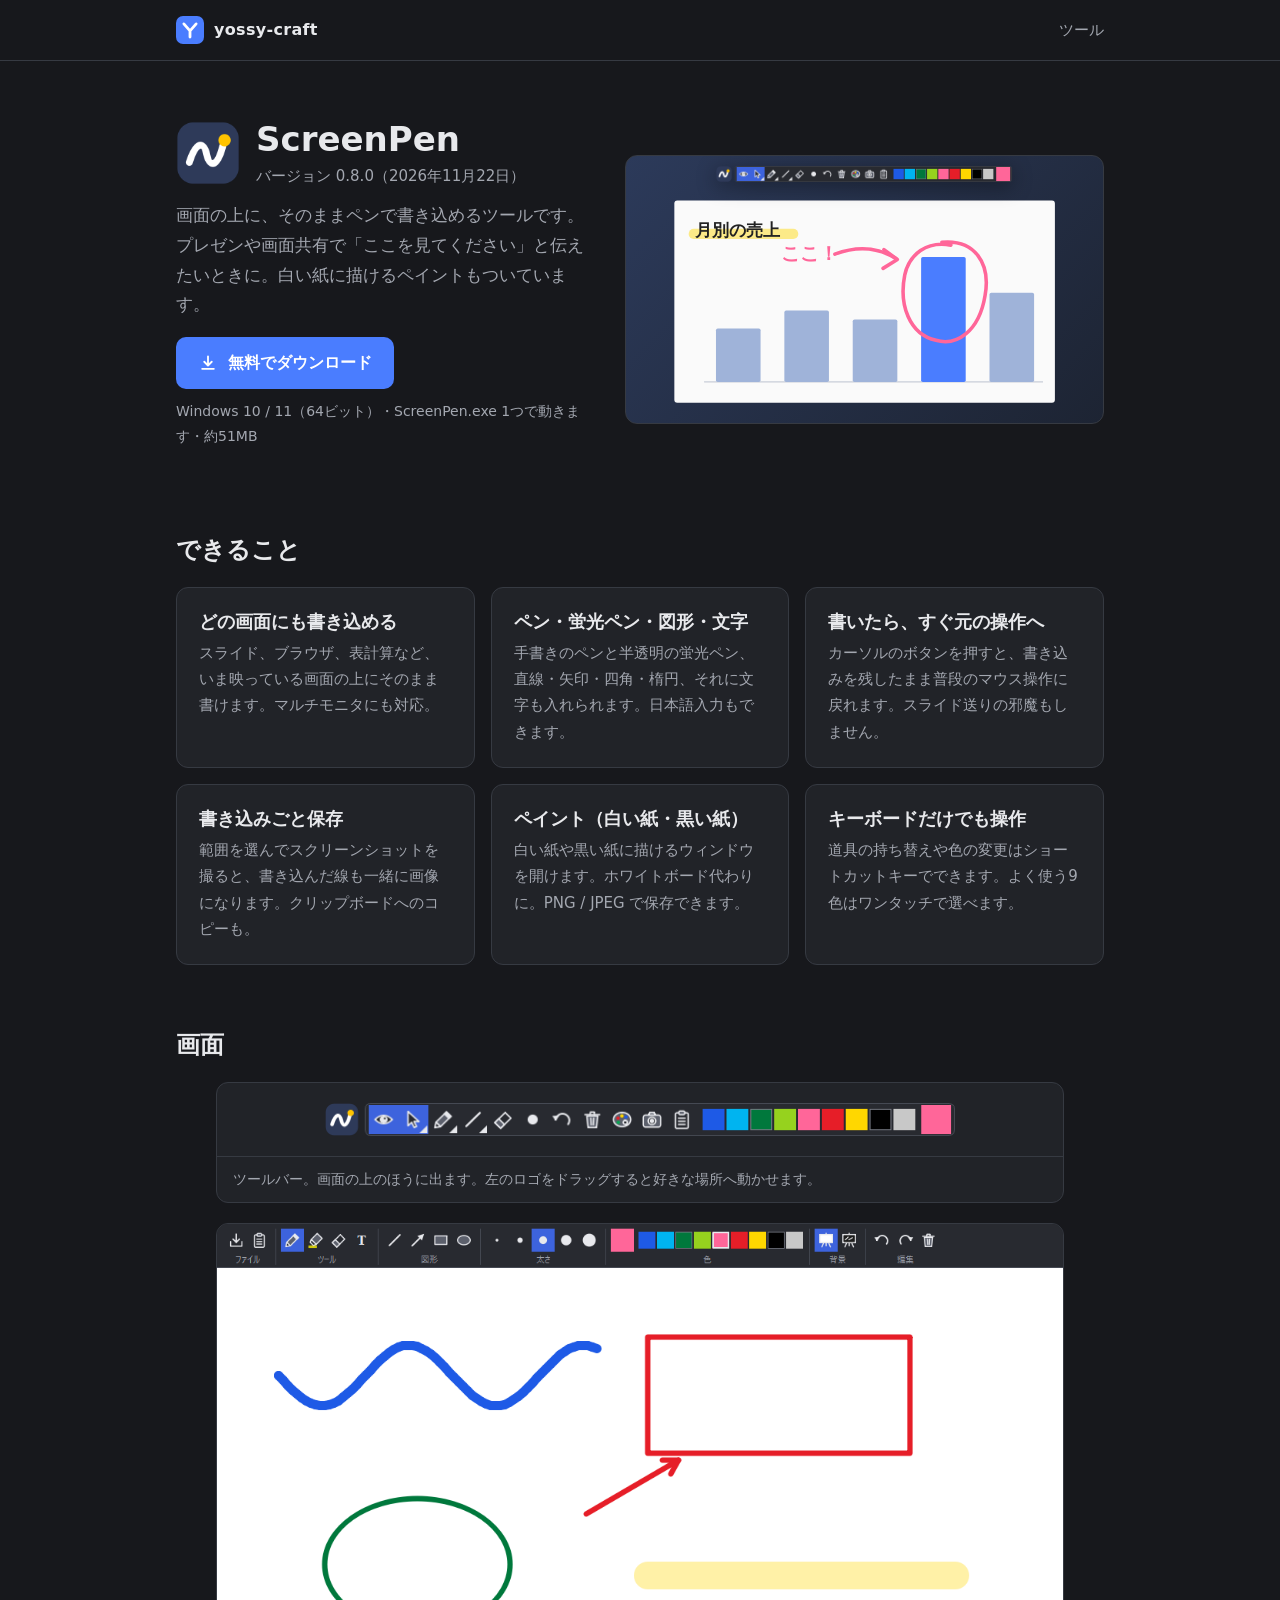
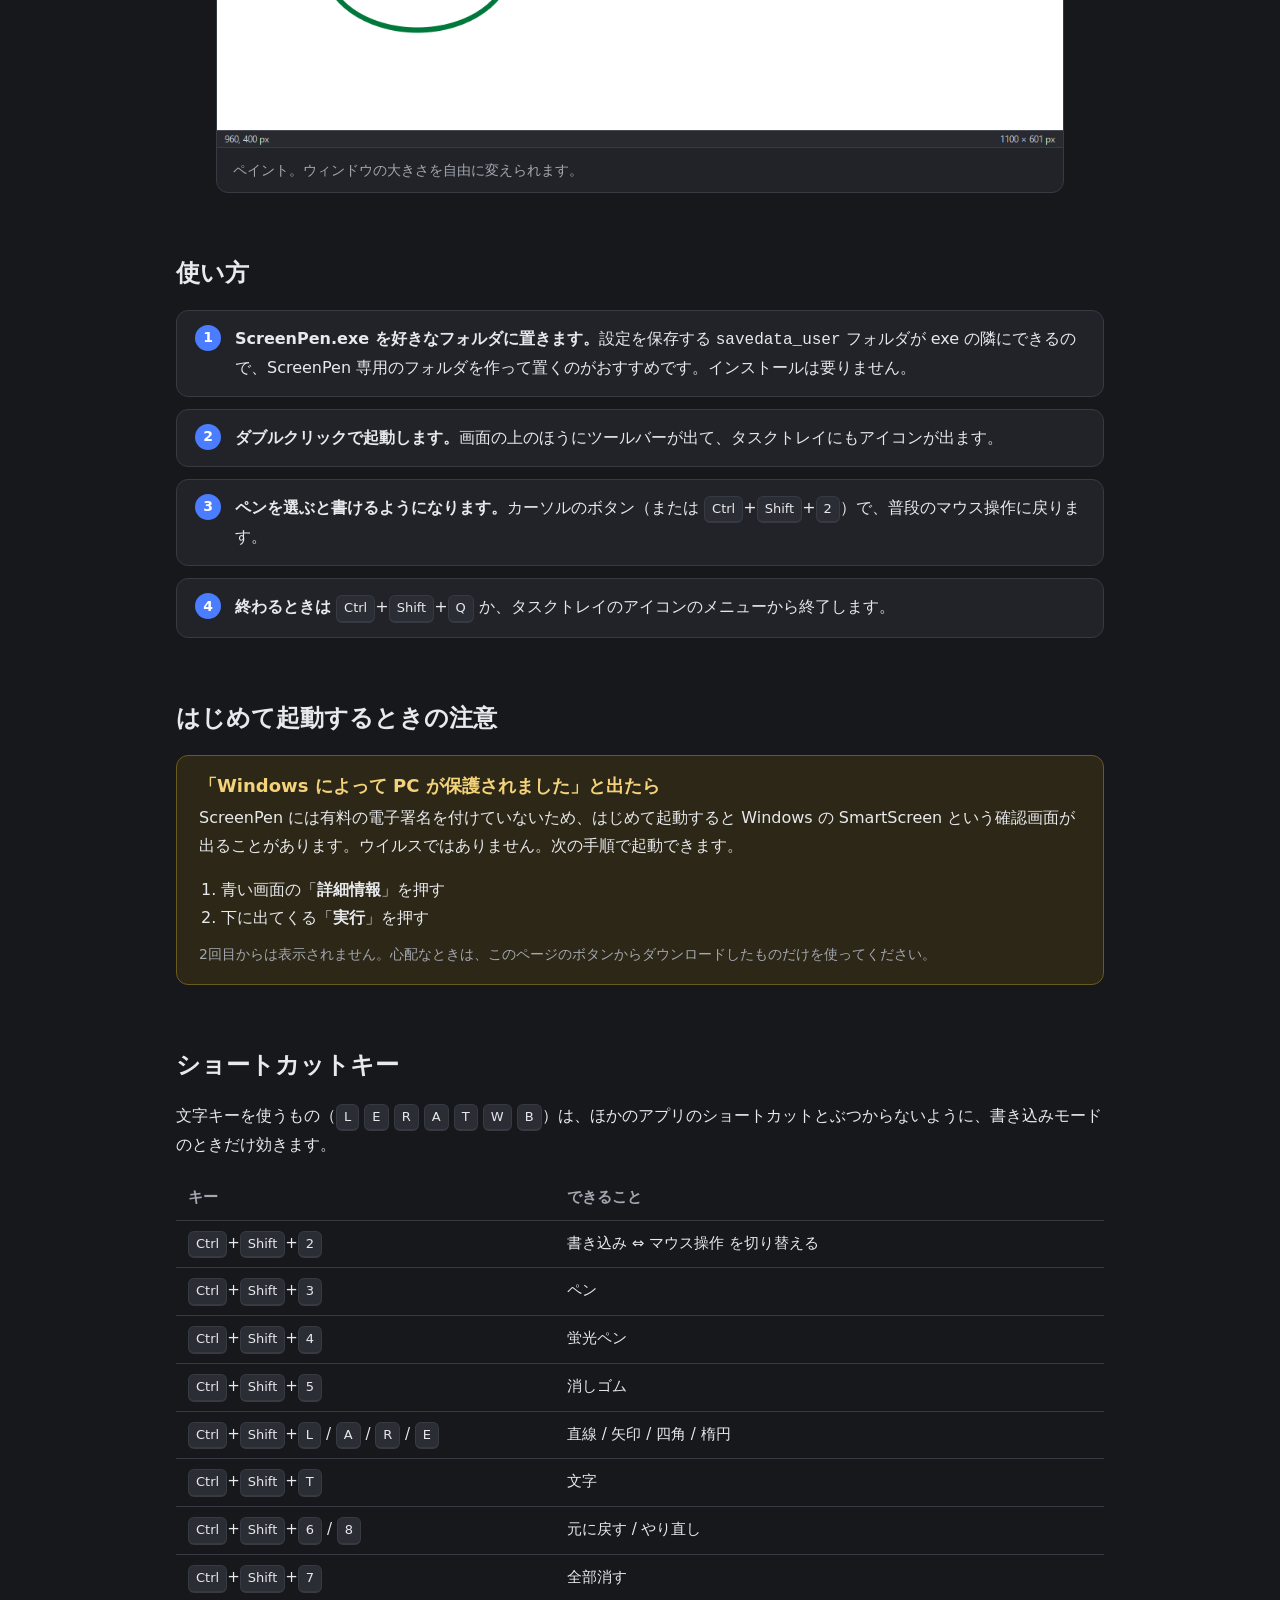
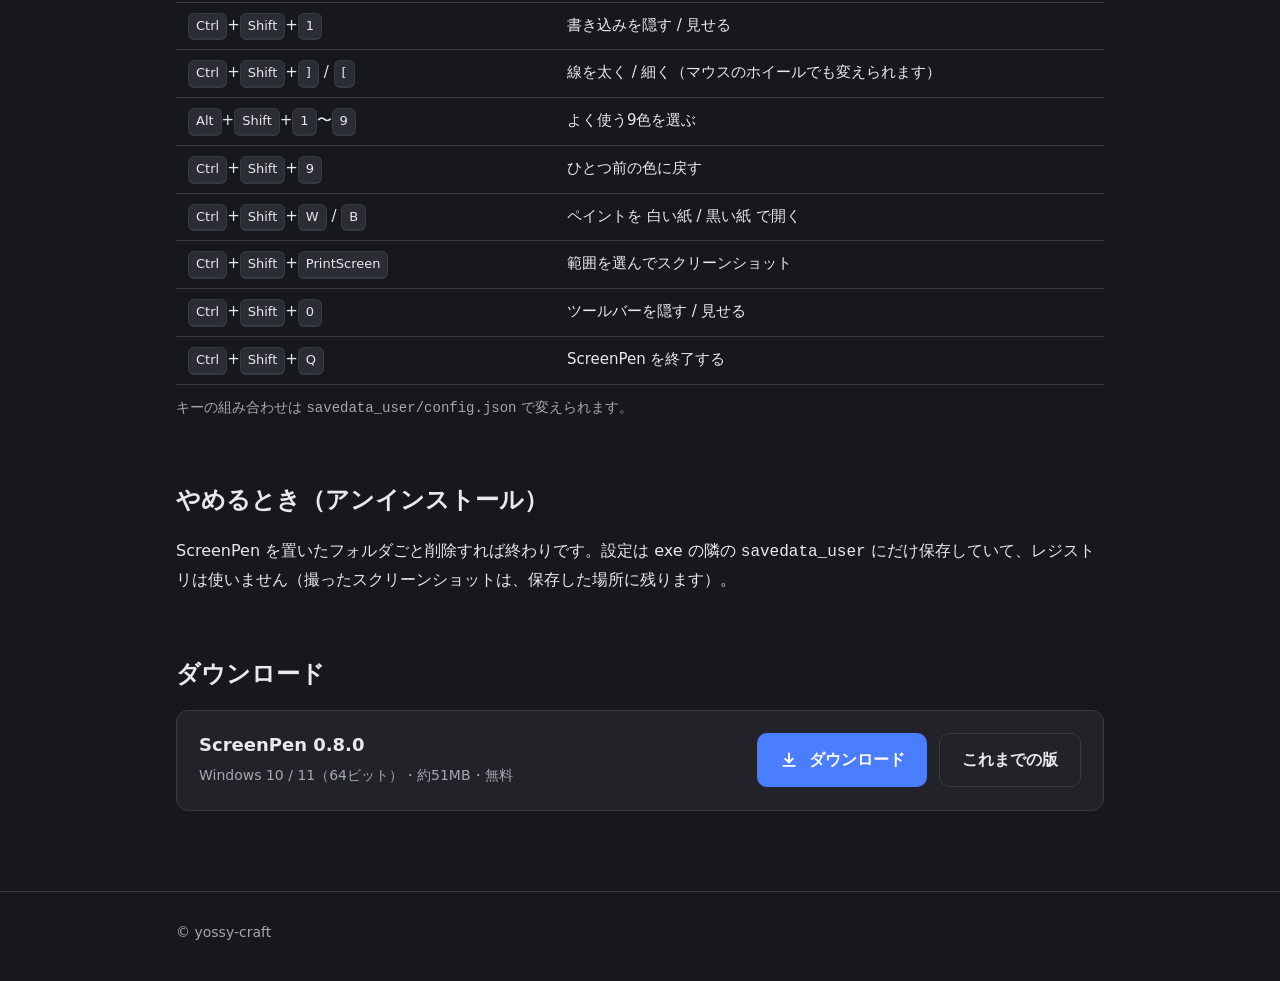
==== screenpen/index.html @ 1683ca8b "サイトの最初の版：トップページと ScreenPen のページ Co-Authored-By: Claude Opus 5.5 <noreply@anthropic.com>" ====
<!doctype html>
<html lang="ja">
<head>
  <meta charset="utf-8">
  <meta name="viewport" content="width=device-width, initial-scale=1">
  <title>ScreenPen | yossy-craft</title>
  <meta name="description" content="ScreenPen は、画面の上にそのままペンで書き込める Windows 用の無料ツールです。プレゼンや画面共有の説明に。">
  <link rel="icon" href="/assets/img/screenpen/favicon.png" type="image/png">
  <link rel="stylesheet" href="/assets/css/style.css">
</head>
<body>
  <header class="site-header">
    <div class="wrap">
      <a class="brand" href="/">
        <svg viewBox="0 0 32 32" aria-hidden="true"><rect width="32" height="32" rx="8" fill="#4a7dff"/><path d="M9 9l7 8 7-8M16 17v7" fill="none" stroke="#fff" stroke-width="3.2" stroke-linecap="round" stroke-linejoin="round"/></svg>
        yossy-craft
      </a>
      <nav class="site-nav">
        <a href="/#tools">ツール</a>
      </nav>
    </div>
  </header>

  <main class="wrap">
    <section class="tool-hero">
      <div>
        <div class="tool-title">
          <img src="/assets/img/screenpen/logo.png" alt="ScreenPen のアイコン" width="64" height="64">
          <div>
            <h1>ScreenPen</h1>
            <div class="version">バージョン 0.8.0（2026年11月22日）</div>
          </div>
        </div>
        <p class="lead">画面の上に、そのままペンで書き込めるツールです。プレゼンや画面共有で「ここを見てください」と伝えたいときに。白い紙に描けるペイントもついています。</p>
        <a class="btn" href="https://github.com/yossy-craft/screenpen/releases/latest/download/ScreenPen.exe">
          <svg viewBox="0 0 24 24" aria-hidden="true"><path d="M12 4v11m0 0l-4.5-4.5M12 15l4.5-4.5M5 19h14" fill="none" stroke="currentColor" stroke-width="2.2" stroke-linecap="round" stroke-linejoin="round"/></svg>
          無料でダウンロード
        </a>
        <p class="meta">Windows 10 / 11（64ビット）・ScreenPen.exe 1つで動きます・約51MB</p>
      </div>

      <!-- 書き込んだときの見本。スライドもインクも絵として描いている -->
      <div class="demo" role="img" aria-label="スライドの上に、ピンクのペンで丸と矢印を書き込んだ見本">
        <svg class="demo-ink" viewBox="0 0 1600 900" aria-hidden="true">
          <rect x="160" y="150" width="1280" height="680" rx="10" fill="#fafafa"/>
          <path d="M225 262 H560" stroke="#ffd700" stroke-width="34" stroke-linecap="round" opacity="0.45"/>
          <text x="230" y="270" font-size="56" font-weight="700" fill="#222" font-family="Segoe UI, Hiragino Sans, Yu Gothic UI, Meiryo, sans-serif">月別の売上</text>
          <line x1="260" y1="760" x2="1400" y2="760" stroke="#c9ced8" stroke-width="4"/>
          <rect x="300" y="580" width="150" height="180" rx="6" fill="#9fb3d9"/>
          <rect x="530" y="520" width="150" height="240" rx="6" fill="#9fb3d9"/>
          <rect x="760" y="550" width="150" height="210" rx="6" fill="#9fb3d9"/>
          <rect x="990" y="340" width="150" height="420" rx="6" fill="#4a7dff"/>
          <rect x="1220" y="460" width="150" height="300" rx="6" fill="#9fb3d9"/>
          <path d="M1060 290 C1170 280 1225 360 1205 470 C1185 590 1110 640 1040 620 C950 600 915 500 935 400 C950 330 1010 285 1090 300"
                fill="none" stroke="#ff6699" stroke-width="12" stroke-linecap="round"/>
          <path d="M700 330 C780 300 850 310 905 345" fill="none" stroke="#ff6699" stroke-width="12" stroke-linecap="round"/>
          <path d="M865 315 L910 348 L862 378" fill="none" stroke="#ff6699" stroke-width="12" stroke-linecap="round" stroke-linejoin="round"/>
          <text x="520" y="350" font-size="64" font-weight="700" fill="#ff6699" font-family="Segoe UI, Hiragino Sans, Yu Gothic UI, Meiryo, sans-serif">ここ！</text>
        </svg>
        <img class="demo-toolbar" src="/assets/img/screenpen/toolbar.png" alt="" width="630" height="34">
      </div>
    </section>

    <h2>できること</h2>
    <div class="feature-grid">
      <div class="card">
        <h3>どの画面にも書き込める</h3>
        <p>スライド、ブラウザ、表計算など、いま映っている画面の上にそのまま書けます。マルチモニタにも対応。</p>
      </div>
      <div class="card">
        <h3>ペン・蛍光ペン・図形・文字</h3>
        <p>手書きのペンと半透明の蛍光ペン、直線・矢印・四角・楕円、それに文字も入れられます。日本語入力もできます。</p>
      </div>
      <div class="card">
        <h3>書いたら、すぐ元の操作へ</h3>
        <p>カーソルのボタンを押すと、書き込みを残したまま普段のマウス操作に戻れます。スライド送りの邪魔もしません。</p>
      </div>
      <div class="card">
        <h3>書き込みごと保存</h3>
        <p>範囲を選んでスクリーンショットを撮ると、書き込んだ線も一緒に画像になります。クリップボードへのコピーも。</p>
      </div>
      <div class="card">
        <h3>ペイント（白い紙・黒い紙）</h3>
        <p>白い紙や黒い紙に描けるウィンドウを開けます。ホワイトボード代わりに。PNG / JPEG で保存できます。</p>
      </div>
      <div class="card">
        <h3>キーボードだけでも操作</h3>
        <p>道具の持ち替えや色の変更はショートカットキーでできます。よく使う9色はワンタッチで選べます。</p>
      </div>
    </div>

    <h2>画面</h2>
    <figure class="shot">
      <div class="shot-pad"><img src="/assets/img/screenpen/toolbar.png" alt="ScreenPen のツールバー" width="630" height="34"></div>
      <figcaption>ツールバー。画面の上のほうに出ます。左のロゴをドラッグすると好きな場所へ動かせます。</figcaption>
    </figure>
    <figure class="shot" style="margin-top: 20px;">
      <img src="/assets/img/screenpen/paint.png" alt="ScreenPen のペイント画面。白い紙に波線・四角・矢印・楕円・蛍光ペンを描いたところ" width="1100" height="680">
      <figcaption>ペイント。ウィンドウの大きさを自由に変えられます。</figcaption>
    </figure>

    <h2>使い方</h2>
    <ol class="steps">
      <li><strong>ScreenPen.exe を好きなフォルダに置きます。</strong>設定を保存する <code>savedata_user</code> フォルダが exe の隣にできるので、ScreenPen 専用のフォルダを作って置くのがおすすめです。インストールは要りません。</li>
      <li><strong>ダブルクリックで起動します。</strong>画面の上のほうにツールバーが出て、タスクトレイにもアイコンが出ます。</li>
      <li><strong>ペンを選ぶと書けるようになります。</strong>カーソルのボタン（または <kbd>Ctrl</kbd>+<kbd>Shift</kbd>+<kbd>2</kbd>）で、普段のマウス操作に戻ります。</li>
      <li><strong>終わるときは</strong> <kbd>Ctrl</kbd>+<kbd>Shift</kbd>+<kbd>Q</kbd> か、タスクトレイのアイコンのメニューから終了します。</li>
    </ol>

    <h2>はじめて起動するときの注意</h2>
    <div class="notice">
      <h3>「Windows によって PC が保護されました」と出たら</h3>
      <p>ScreenPen には有料の電子署名を付けていないため、はじめて起動すると Windows の SmartScreen という確認画面が出ることがあります。ウイルスではありません。次の手順で起動できます。</p>
      <ol>
        <li>青い画面の「<strong>詳細情報</strong>」を押す</li>
        <li>下に出てくる「<strong>実行</strong>」を押す</li>
      </ol>
      <p class="meta" style="margin-bottom: 0;">2回目からは表示されません。心配なときは、このページのボタンからダウンロードしたものだけを使ってください。</p>
    </div>

    <h2>ショートカットキー</h2>
    <p>文字キーを使うもの（<kbd>L</kbd> <kbd>E</kbd> <kbd>R</kbd> <kbd>A</kbd> <kbd>T</kbd> <kbd>W</kbd> <kbd>B</kbd>）は、ほかのアプリのショートカットとぶつからないように、書き込みモードのときだけ効きます。</p>
    <div class="table-scroll">
      <table>
        <thead><tr><th>キー</th><th>できること</th></tr></thead>
        <tbody>
          <tr><td><kbd>Ctrl</kbd>+<kbd>Shift</kbd>+<kbd>2</kbd></td><td>書き込み ⇔ マウス操作 を切り替える</td></tr>
          <tr><td><kbd>Ctrl</kbd>+<kbd>Shift</kbd>+<kbd>3</kbd></td><td>ペン</td></tr>
          <tr><td><kbd>Ctrl</kbd>+<kbd>Shift</kbd>+<kbd>4</kbd></td><td>蛍光ペン</td></tr>
          <tr><td><kbd>Ctrl</kbd>+<kbd>Shift</kbd>+<kbd>5</kbd></td><td>消しゴム</td></tr>
          <tr><td><kbd>Ctrl</kbd>+<kbd>Shift</kbd>+<kbd>L</kbd> / <kbd>A</kbd> / <kbd>R</kbd> / <kbd>E</kbd></td><td>直線 / 矢印 / 四角 / 楕円</td></tr>
          <tr><td><kbd>Ctrl</kbd>+<kbd>Shift</kbd>+<kbd>T</kbd></td><td>文字</td></tr>
          <tr><td><kbd>Ctrl</kbd>+<kbd>Shift</kbd>+<kbd>6</kbd> / <kbd>8</kbd></td><td>元に戻す / やり直し</td></tr>
          <tr><td><kbd>Ctrl</kbd>+<kbd>Shift</kbd>+<kbd>7</kbd></td><td>全部消す</td></tr>
          <tr><td><kbd>Ctrl</kbd>+<kbd>Shift</kbd>+<kbd>1</kbd></td><td>書き込みを隠す / 見せる</td></tr>
          <tr><td><kbd>Ctrl</kbd>+<kbd>Shift</kbd>+<kbd>]</kbd> / <kbd>[</kbd></td><td>線を太く / 細く（マウスのホイールでも変えられます）</td></tr>
          <tr><td><kbd>Alt</kbd>+<kbd>Shift</kbd>+<kbd>1</kbd>〜<kbd>9</kbd></td><td>よく使う9色を選ぶ</td></tr>
          <tr><td><kbd>Ctrl</kbd>+<kbd>Shift</kbd>+<kbd>9</kbd></td><td>ひとつ前の色に戻す</td></tr>
          <tr><td><kbd>Ctrl</kbd>+<kbd>Shift</kbd>+<kbd>W</kbd> / <kbd>B</kbd></td><td>ペイントを 白い紙 / 黒い紙 で開く</td></tr>
          <tr><td><kbd>Ctrl</kbd>+<kbd>Shift</kbd>+<kbd>PrintScreen</kbd></td><td>範囲を選んでスクリーンショット</td></tr>
          <tr><td><kbd>Ctrl</kbd>+<kbd>Shift</kbd>+<kbd>0</kbd></td><td>ツールバーを隠す / 見せる</td></tr>
          <tr><td><kbd>Ctrl</kbd>+<kbd>Shift</kbd>+<kbd>Q</kbd></td><td>ScreenPen を終了する</td></tr>
        </tbody>
      </table>
    </div>
    <p class="meta">キーの組み合わせは <code>savedata_user/config.json</code> で変えられます。</p>

    <h2>やめるとき（アンインストール）</h2>
    <p>ScreenPen を置いたフォルダごと削除すれば終わりです。設定は exe の隣の <code>savedata_user</code> にだけ保存していて、レジストリは使いません（撮ったスクリーンショットは、保存した場所に残ります）。</p>

    <h2>ダウンロード</h2>
    <div class="card download-box">
      <div>
        <h3>ScreenPen 0.8.0</h3>
        <p class="meta" style="margin: 0;">Windows 10 / 11（64ビット）・約51MB・無料</p>
      </div>
      <div style="display: flex; gap: 12px; flex-wrap: wrap;">
        <a class="btn" href="https://github.com/yossy-craft/screenpen/releases/latest/download/ScreenPen.exe">
          <svg viewBox="0 0 24 24" aria-hidden="true"><path d="M12 4v11m0 0l-4.5-4.5M12 15l4.5-4.5M5 19h14" fill="none" stroke="currentColor" stroke-width="2.2" stroke-linecap="round" stroke-linejoin="round"/></svg>
          ダウンロード
        </a>
        <a class="btn btn-ghost" href="https://github.com/yossy-craft/screenpen/releases">これまでの版</a>
      </div>
    </div>
  </main>

  <footer class="site-footer">
    <div class="wrap">© yossy-craft</div>
  </footer>
</body>
</html>
---- assets/css/style.css ----
/* yossy-craft 共通スタイル（ダーク系。ScreenPen のツールバーと色を揃える） */
:root {
  --bg: #17181c;
  --surface: #212328;
  --surface-2: #2a2d33;
  --border: #363a42;
  --text: #e8e9ec;
  --text-sub: #a3a7b0;
  --accent: #4a7dff;
  --accent-hover: #6b95ff;
  --warn-bg: #2c2717;
  --warn-border: #6b5a1e;
  --radius: 12px;
  --max: 960px;
}

* { box-sizing: border-box; }

html { -webkit-text-size-adjust: 100%; }

body {
  margin: 0;
  background: var(--bg);
  color: var(--text);
  font-family: "Segoe UI", "Hiragino Sans", "Yu Gothic UI", "Meiryo", system-ui, sans-serif;
  line-height: 1.75;
  font-size: 16px;
}

a { color: var(--accent-hover); }
a:hover { color: #9db8ff; }

img { max-width: 100%; height: auto; display: block; }

.wrap {
  max-width: var(--max);
  margin: 0 auto;
  padding: 0 16px;
}

/* --- ヘッダー・フッター --- */
.site-header {
  border-bottom: 1px solid var(--border);
}
.site-header .wrap {
  display: flex;
  align-items: center;
  justify-content: space-between;
  height: 60px;
}
.brand {
  display: flex;
  align-items: center;
  gap: 10px;
  color: var(--text);
  text-decoration: none;
  font-weight: 700;
  letter-spacing: 0.02em;
}
.brand:hover { color: var(--text); }
.brand svg { width: 28px; height: 28px; }
.site-nav a {
  color: var(--text-sub);
  text-decoration: none;
  margin-left: 20px;
  font-size: 15px;
}
.site-nav a:hover { color: var(--text); }

.site-footer {
  border-top: 1px solid var(--border);
  margin-top: 80px;
  padding: 28px 0 40px;
  color: var(--text-sub);
  font-size: 14px;
}

/* --- 共通パーツ --- */
h1, h2, h3 { line-height: 1.35; }
h2 {
  font-size: 24px;
  margin: 64px 0 20px;
}
h3 { font-size: 18px; margin: 0 0 6px; }
p { margin: 0 0 1em; }
.lead { color: var(--text-sub); font-size: 17px; }

.btn {
  display: inline-flex;
  align-items: center;
  gap: 10px;
  padding: 12px 22px;
  border-radius: 10px;
  background: var(--accent);
  color: #fff;
  font-weight: 700;
  text-decoration: none;
  transition: background 0.15s;
}
.btn:hover { background: var(--accent-hover); color: #fff; }
.btn svg { width: 20px; height: 20px; }
.btn-ghost {
  background: transparent;
  border: 1px solid var(--border);
  color: var(--text);
}
.btn-ghost:hover { background: var(--surface-2); color: var(--text); }

.meta {
  color: var(--text-sub);
  font-size: 14px;
  margin-top: 10px;
}

.card {
  background: var(--surface);
  border: 1px solid var(--border);
  border-radius: var(--radius);
  padding: 22px;
}

.notice {
  background: var(--warn-bg);
  border: 1px solid var(--warn-border);
  border-radius: var(--radius);
  padding: 18px 22px;
}
.notice h3 { color: #f3d27a; }
.notice ol { margin: 8px 0 0; padding-left: 1.4em; }

kbd {
  display: inline-block;
  padding: 1px 7px;
  border: 1px solid var(--border);
  border-bottom-width: 2px;
  border-radius: 6px;
  background: var(--surface-2);
  font-family: inherit;
  font-size: 13px;
  white-space: nowrap;
}

/* --- トップページ --- */
.hero {
  padding: 72px 0 24px;
}
.hero h1 {
  font-size: 36px;
  margin: 0 0 12px;
}

.tool-list {
  display: grid;
  grid-template-columns: repeat(auto-fill, minmax(280px, 1fr));
  gap: 20px;
}
.tool-card {
  display: flex;
  flex-direction: column;
  gap: 14px;
  text-decoration: none;
  color: var(--text);
  transition: border-color 0.15s, transform 0.15s;
}
.tool-card:hover {
  color: var(--text);
  border-color: var(--accent);
  transform: translateY(-2px);
}
.tool-card .tool-head {
  display: flex;
  align-items: center;
  gap: 14px;
}
.tool-card .tool-head img { width: 52px; height: 52px; border-radius: 12px; }
.tool-card p { color: var(--text-sub); margin: 0; font-size: 15px; }
.tag {
  display: inline-block;
  font-size: 12px;
  padding: 1px 9px;
  border-radius: 99px;
  background: var(--surface-2);
  color: var(--text-sub);
  margin-right: 6px;
}

/* --- ツールのページ --- */
.tool-hero {
  display: grid;
  grid-template-columns: 1fr;
  gap: 32px;
  padding: 56px 0 8px;
}
.tool-title {
  display: flex;
  align-items: center;
  gap: 16px;
  margin-bottom: 12px;
}
.tool-title img { width: 64px; height: 64px; border-radius: 14px; }
.tool-title h1 { font-size: 34px; margin: 0; }
.tool-title .version { color: var(--text-sub); font-size: 15px; }

.feature-grid {
  display: grid;
  grid-template-columns: repeat(auto-fill, minmax(260px, 1fr));
  gap: 16px;
}
.feature-grid .card p { color: var(--text-sub); font-size: 15px; margin: 0; }

.shot {
  border: 1px solid var(--border);
  border-radius: var(--radius);
  overflow: hidden;
  background: var(--surface);
}
.shot figcaption {
  padding: 10px 16px;
  color: var(--text-sub);
  font-size: 14px;
  border-top: 1px solid var(--border);
}
.shot-pad { padding: 20px; display: flex; justify-content: center; overflow-x: auto; }
.shot-pad img { max-width: none; }

/* 「画面の上に書き込む」ようすの見本。実際の画面写真の代わりに描いている */
.demo {
  position: relative;
  border: 1px solid var(--border);
  border-radius: var(--radius);
  overflow: hidden;
  background: linear-gradient(135deg, #2c3a5a, #1d2433);
  aspect-ratio: 16 / 9;
}
.demo-slide {
  position: absolute;
  inset: 16% 10% 10% 10%;
  background: #fafafa;
  border-radius: 6px;
  color: #222;
  padding: 4% 5%;
  box-shadow: 0 10px 30px rgba(0, 0, 0, 0.35);
}
.demo-slide .slide-title { font-weight: 700; font-size: clamp(13px, 2.6vw, 24px); margin-bottom: 4%; }
.demo-slide .bars { display: flex; align-items: flex-end; gap: 6%; height: 52%; padding: 0 4%; }
.demo-slide .bars span { flex: 1; background: #9fb3d9; border-radius: 3px 3px 0 0; }
.demo-slide .bars span.hot { background: #4a7dff; }
.demo-ink { position: absolute; inset: 0; width: 100%; height: 100%; }
.demo-toolbar {
  position: absolute;
  top: 4%;
  left: 50%;
  transform: translateX(-50%);
  width: 62%;
  max-width: none;
  filter: drop-shadow(0 4px 10px rgba(0, 0, 0, 0.4));
}

.steps { counter-reset: step; list-style: none; padding: 0; margin: 0; display: grid; gap: 12px; }
.steps li {
  counter-increment: step;
  position: relative;
  padding: 14px 18px 14px 58px;
  background: var(--surface);
  border: 1px solid var(--border);
  border-radius: var(--radius);
}
.steps li::before {
  content: counter(step);
  position: absolute;
  left: 18px;
  top: 14px;
  width: 26px;
  height: 26px;
  border-radius: 50%;
  background: var(--accent);
  color: #fff;
  font-weight: 700;
  font-size: 14px;
  display: grid;
  place-items: center;
}

.table-scroll { overflow-x: auto; }
table {
  width: 100%;
  border-collapse: collapse;
  font-size: 15px;
}
th, td {
  text-align: left;
  padding: 9px 12px;
  border-bottom: 1px solid var(--border);
  vertical-align: top;
}
th { color: var(--text-sub); font-weight: 600; }
td:first-child { white-space: nowrap; }

.download-box {
  display: flex;
  flex-wrap: wrap;
  align-items: center;
  justify-content: space-between;
  gap: 16px;
}

@media (min-width: 820px) {
  .tool-hero { grid-template-columns: 1fr 1.15fr; align-items: center; }
}

@media (max-width: 560px) {
  .hero { padding-top: 48px; }
  .hero h1 { font-size: 28px; }
  .tool-title h1 { font-size: 28px; }
  h2 { font-size: 21px; margin-top: 48px; }
  .site-nav a { margin-left: 14px; }
}
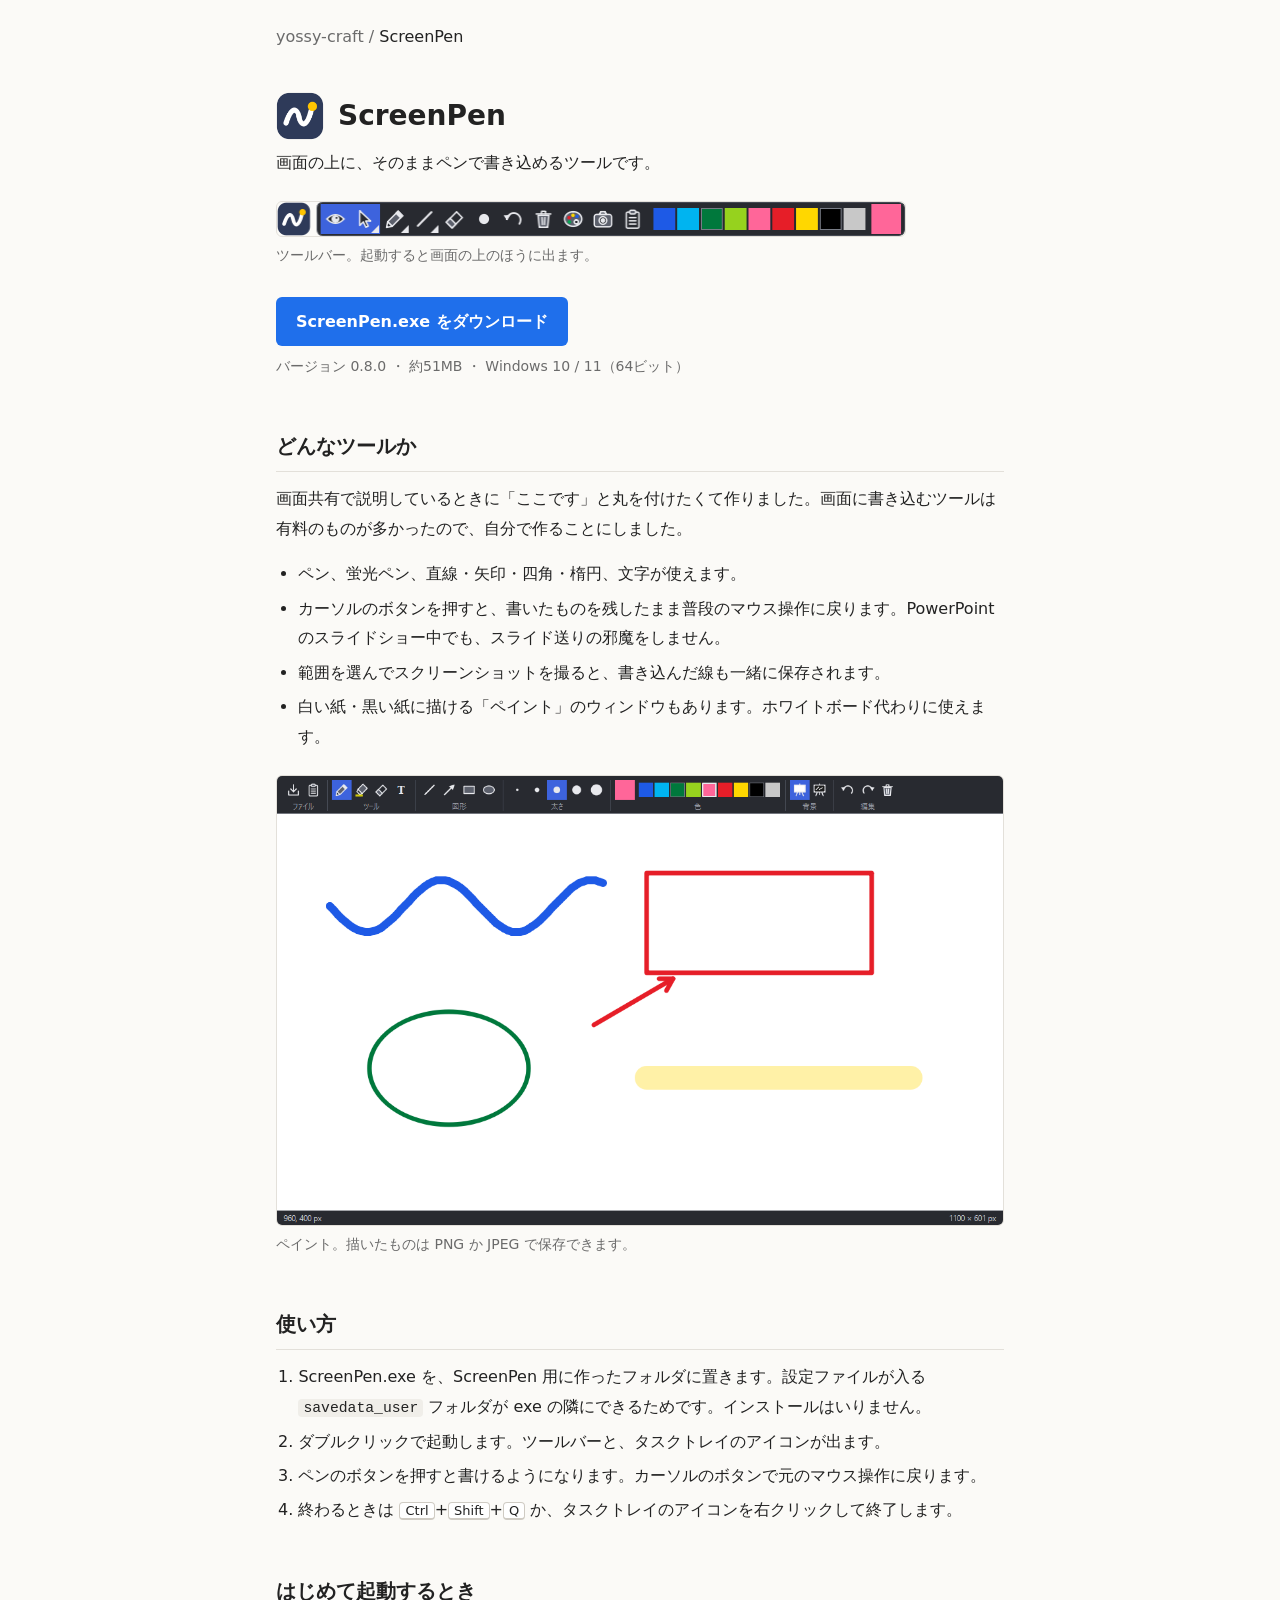
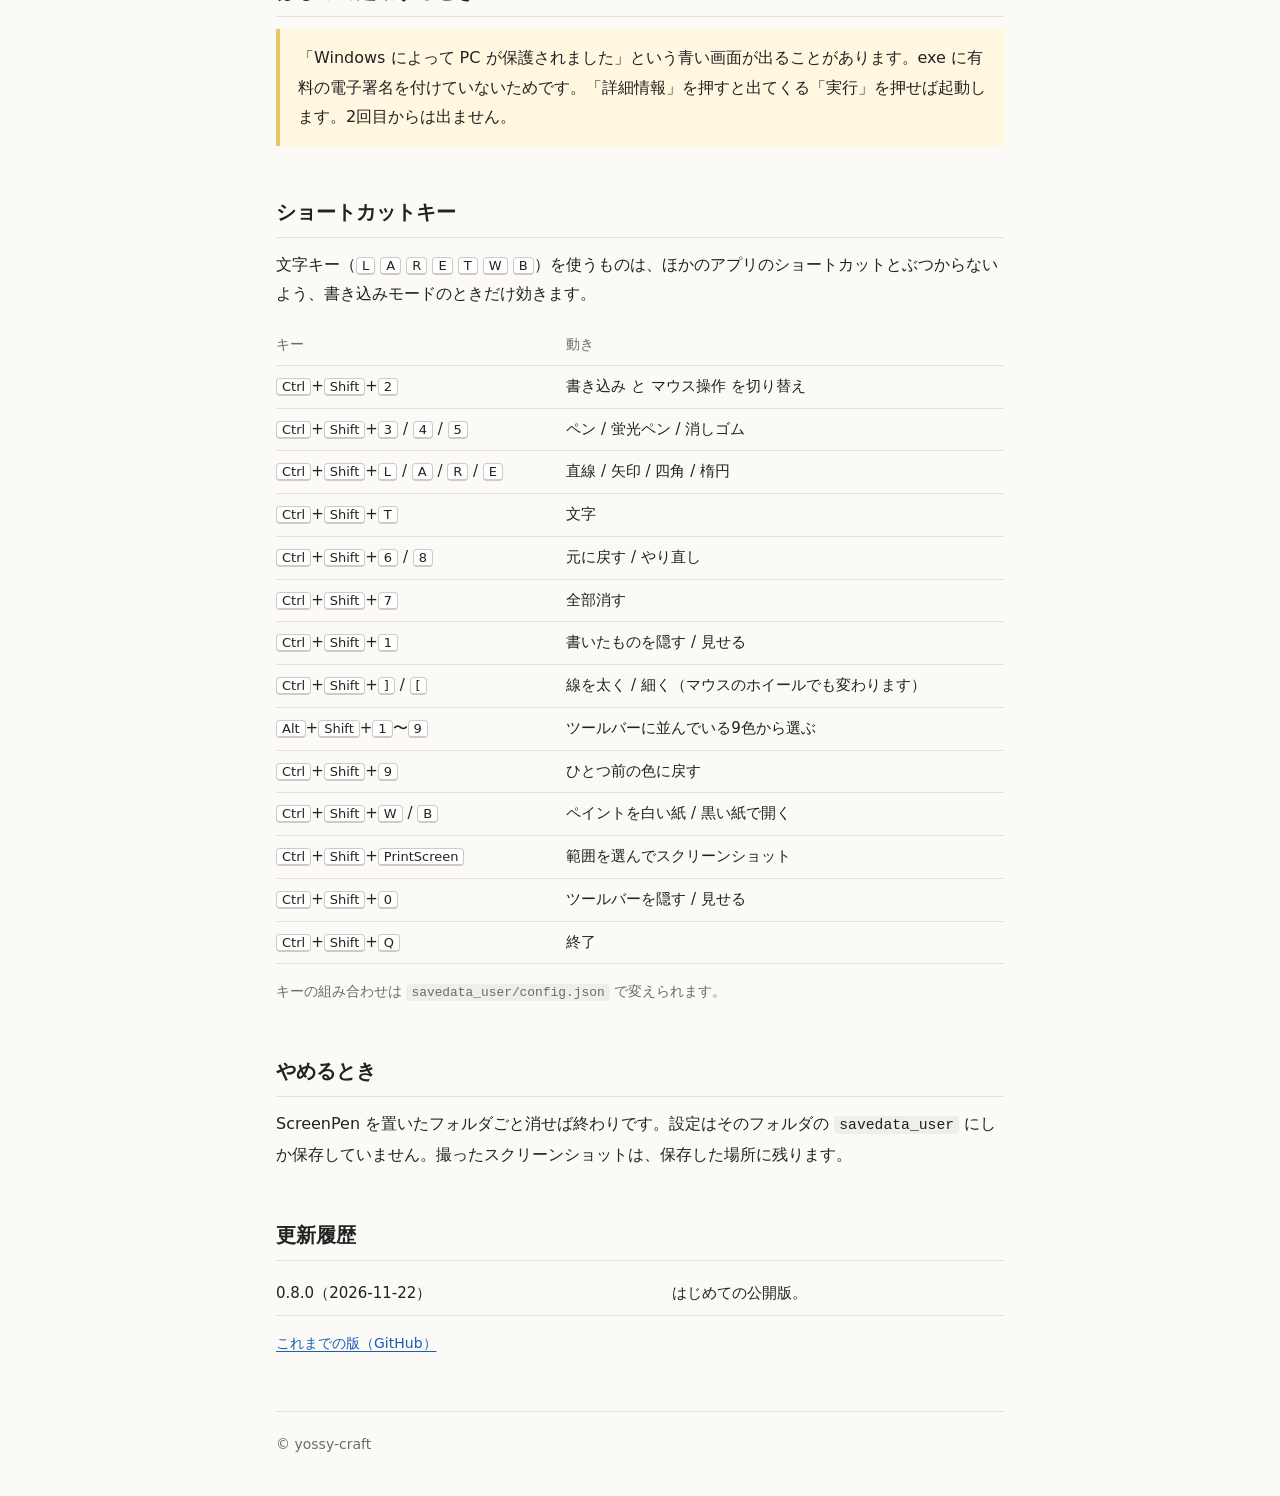
==== commit 32a81fd1: "明るく読み物らしいデザインに作り直し、TabLauncherX2 を追加 Co-Authored-By: Claude Opus 5.5 <noreply@anthropic.com>" ====
--- a/screenpen/index.html
+++ b/screenpen/index.html
@@ -4,168 +4,90 @@
   <meta charset="utf-8">
   <meta name="viewport" content="width=device-width, initial-scale=1">
   <title>ScreenPen | yossy-craft</title>
-  <meta name="description" content="ScreenPen は、画面の上にそのままペンで書き込める Windows 用の無料ツールです。プレゼンや画面共有の説明に。">
+  <meta name="description" content="画面の上にペンで書き込める Windows 用の無料ツール。">
   <link rel="icon" href="/assets/img/screenpen/favicon.png" type="image/png">
   <link rel="stylesheet" href="/assets/css/style.css">
 </head>
 <body>
-  <header class="site-header">
-    <div class="wrap">
-      <a class="brand" href="/">
-        <svg viewBox="0 0 32 32" aria-hidden="true"><rect width="32" height="32" rx="8" fill="#4a7dff"/><path d="M9 9l7 8 7-8M16 17v7" fill="none" stroke="#fff" stroke-width="3.2" stroke-linecap="round" stroke-linejoin="round"/></svg>
-        yossy-craft
-      </a>
-      <nav class="site-nav">
-        <a href="/#tools">ツール</a>
-      </nav>
-    </div>
-  </header>
+  <div class="wrap">
+    <header class="site"><span class="crumb"><a href="/">yossy-craft</a> /</span> ScreenPen</header>
 
-  <main class="wrap">
-    <section class="tool-hero">
-      <div>
-        <div class="tool-title">
-          <img src="/assets/img/screenpen/logo.png" alt="ScreenPen のアイコン" width="64" height="64">
-          <div>
-            <h1>ScreenPen</h1>
-            <div class="version">バージョン 0.8.0（2026年11月22日）</div>
-          </div>
-        </div>
-        <p class="lead">画面の上に、そのままペンで書き込めるツールです。プレゼンや画面共有で「ここを見てください」と伝えたいときに。白い紙に描けるペイントもついています。</p>
-        <a class="btn" href="https://github.com/yossy-craft/screenpen/releases/latest/download/ScreenPen.exe">
-          <svg viewBox="0 0 24 24" aria-hidden="true"><path d="M12 4v11m0 0l-4.5-4.5M12 15l4.5-4.5M5 19h14" fill="none" stroke="currentColor" stroke-width="2.2" stroke-linecap="round" stroke-linejoin="round"/></svg>
-          無料でダウンロード
-        </a>
-        <p class="meta">Windows 10 / 11（64ビット）・ScreenPen.exe 1つで動きます・約51MB</p>
+    <main>
+      <div class="title">
+        <img src="/assets/img/screenpen/logo.png" alt="" width="48" height="48">
+        <h1>ScreenPen</h1>
+      </div>
+      <p>画面の上に、そのままペンで書き込めるツールです。</p>
+
+      <figure class="scroll-x">
+        <img src="/assets/img/screenpen/toolbar.png" alt="ScreenPen のツールバー" width="630" height="34">
+        <figcaption>ツールバー。起動すると画面の上のほうに出ます。</figcaption>
+      </figure>
+
+      <div class="download">
+        <a class="button" href="https://github.com/yossy-craft/screenpen/releases/latest/download/ScreenPen.exe">ScreenPen.exe をダウンロード</a>
+        <span class="sub">バージョン 0.8.0 ・ 約51MB ・ Windows 10 / 11（64ビット）</span>
       </div>
 
-      <!-- 書き込んだときの見本。スライドもインクも絵として描いている -->
-      <div class="demo" role="img" aria-label="スライドの上に、ピンクのペンで丸と矢印を書き込んだ見本">
-        <svg class="demo-ink" viewBox="0 0 1600 900" aria-hidden="true">
-          <rect x="160" y="150" width="1280" height="680" rx="10" fill="#fafafa"/>
-          <path d="M225 262 H560" stroke="#ffd700" stroke-width="34" stroke-linecap="round" opacity="0.45"/>
-          <text x="230" y="270" font-size="56" font-weight="700" fill="#222" font-family="Segoe UI, Hiragino Sans, Yu Gothic UI, Meiryo, sans-serif">月別の売上</text>
-          <line x1="260" y1="760" x2="1400" y2="760" stroke="#c9ced8" stroke-width="4"/>
-          <rect x="300" y="580" width="150" height="180" rx="6" fill="#9fb3d9"/>
-          <rect x="530" y="520" width="150" height="240" rx="6" fill="#9fb3d9"/>
-          <rect x="760" y="550" width="150" height="210" rx="6" fill="#9fb3d9"/>
-          <rect x="990" y="340" width="150" height="420" rx="6" fill="#4a7dff"/>
-          <rect x="1220" y="460" width="150" height="300" rx="6" fill="#9fb3d9"/>
-          <path d="M1060 290 C1170 280 1225 360 1205 470 C1185 590 1110 640 1040 620 C950 600 915 500 935 400 C950 330 1010 285 1090 300"
-                fill="none" stroke="#ff6699" stroke-width="12" stroke-linecap="round"/>
-          <path d="M700 330 C780 300 850 310 905 345" fill="none" stroke="#ff6699" stroke-width="12" stroke-linecap="round"/>
-          <path d="M865 315 L910 348 L862 378" fill="none" stroke="#ff6699" stroke-width="12" stroke-linecap="round" stroke-linejoin="round"/>
-          <text x="520" y="350" font-size="64" font-weight="700" fill="#ff6699" font-family="Segoe UI, Hiragino Sans, Yu Gothic UI, Meiryo, sans-serif">ここ！</text>
-        </svg>
-        <img class="demo-toolbar" src="/assets/img/screenpen/toolbar.png" alt="" width="630" height="34">
+      <h2>どんなツールか</h2>
+      <p>画面共有で説明しているときに「ここです」と丸を付けたくて作りました。画面に書き込むツールは有料のものが多かったので、自分で作ることにしました。</p>
+      <ul>
+        <li>ペン、蛍光ペン、直線・矢印・四角・楕円、文字が使えます。</li>
+        <li>カーソルのボタンを押すと、書いたものを残したまま普段のマウス操作に戻ります。PowerPoint のスライドショー中でも、スライド送りの邪魔をしません。</li>
+        <li>範囲を選んでスクリーンショットを撮ると、書き込んだ線も一緒に保存されます。</li>
+        <li>白い紙・黒い紙に描ける「ペイント」のウィンドウもあります。ホワイトボード代わりに使えます。</li>
+      </ul>
+
+      <figure>
+        <img src="/assets/img/screenpen/paint.png" alt="ScreenPen のペイント。白い紙に線や図形を描いたところ" width="1100" height="680" loading="lazy">
+        <figcaption>ペイント。描いたものは PNG か JPEG で保存できます。</figcaption>
+      </figure>
+
+      <h2>使い方</h2>
+      <ol>
+        <li>ScreenPen.exe を、ScreenPen 用に作ったフォルダに置きます。設定ファイルが入る <code>savedata_user</code> フォルダが exe の隣にできるためです。インストールはいりません。</li>
+        <li>ダブルクリックで起動します。ツールバーと、タスクトレイのアイコンが出ます。</li>
+        <li>ペンのボタンを押すと書けるようになります。カーソルのボタンで元のマウス操作に戻ります。</li>
+        <li>終わるときは <kbd>Ctrl</kbd>+<kbd>Shift</kbd>+<kbd>Q</kbd> か、タスクトレイのアイコンを右クリックして終了します。</li>
+      </ol>
+
+      <h2>はじめて起動するとき</h2>
+      <div class="note">
+        <p>「Windows によって PC が保護されました」という青い画面が出ることがあります。exe に有料の電子署名を付けていないためです。「詳細情報」を押すと出てくる「実行」を押せば起動します。2回目からは出ません。</p>
       </div>
-    </section>
 
-    <h2>できること</h2>
-    <div class="feature-grid">
-      <div class="card">
-        <h3>どの画面にも書き込める</h3>
-        <p>スライド、ブラウザ、表計算など、いま映っている画面の上にそのまま書けます。マルチモニタにも対応。</p>
-      </div>
-      <div class="card">
-        <h3>ペン・蛍光ペン・図形・文字</h3>
-        <p>手書きのペンと半透明の蛍光ペン、直線・矢印・四角・楕円、それに文字も入れられます。日本語入力もできます。</p>
-      </div>
-      <div class="card">
-        <h3>書いたら、すぐ元の操作へ</h3>
-        <p>カーソルのボタンを押すと、書き込みを残したまま普段のマウス操作に戻れます。スライド送りの邪魔もしません。</p>
-      </div>
-      <div class="card">
-        <h3>書き込みごと保存</h3>
-        <p>範囲を選んでスクリーンショットを撮ると、書き込んだ線も一緒に画像になります。クリップボードへのコピーも。</p>
-      </div>
-      <div class="card">
-        <h3>ペイント（白い紙・黒い紙）</h3>
-        <p>白い紙や黒い紙に描けるウィンドウを開けます。ホワイトボード代わりに。PNG / JPEG で保存できます。</p>
-      </div>
-      <div class="card">
-        <h3>キーボードだけでも操作</h3>
-        <p>道具の持ち替えや色の変更はショートカットキーでできます。よく使う9色はワンタッチで選べます。</p>
-      </div>
-    </div>
+      <h2>ショートカットキー</h2>
+      <p>文字キー（<kbd>L</kbd> <kbd>A</kbd> <kbd>R</kbd> <kbd>E</kbd> <kbd>T</kbd> <kbd>W</kbd> <kbd>B</kbd>）を使うものは、ほかのアプリのショートカットとぶつからないよう、書き込みモードのときだけ効きます。</p>
+      <table>
+        <tr><th>キー</th><th>動き</th></tr>
+        <tr><td><kbd>Ctrl</kbd>+<kbd>Shift</kbd>+<kbd>2</kbd></td><td>書き込み と マウス操作 を切り替え</td></tr>
+        <tr><td><kbd>Ctrl</kbd>+<kbd>Shift</kbd>+<kbd>3</kbd> / <kbd>4</kbd> / <kbd>5</kbd></td><td>ペン / 蛍光ペン / 消しゴム</td></tr>
+        <tr><td><kbd>Ctrl</kbd>+<kbd>Shift</kbd>+<kbd>L</kbd> / <kbd>A</kbd> / <kbd>R</kbd> / <kbd>E</kbd></td><td>直線 / 矢印 / 四角 / 楕円</td></tr>
+        <tr><td><kbd>Ctrl</kbd>+<kbd>Shift</kbd>+<kbd>T</kbd></td><td>文字</td></tr>
+        <tr><td><kbd>Ctrl</kbd>+<kbd>Shift</kbd>+<kbd>6</kbd> / <kbd>8</kbd></td><td>元に戻す / やり直し</td></tr>
+        <tr><td><kbd>Ctrl</kbd>+<kbd>Shift</kbd>+<kbd>7</kbd></td><td>全部消す</td></tr>
+        <tr><td><kbd>Ctrl</kbd>+<kbd>Shift</kbd>+<kbd>1</kbd></td><td>書いたものを隠す / 見せる</td></tr>
+        <tr><td><kbd>Ctrl</kbd>+<kbd>Shift</kbd>+<kbd>]</kbd> / <kbd>[</kbd></td><td>線を太く / 細く（マウスのホイールでも変わります）</td></tr>
+        <tr><td><kbd>Alt</kbd>+<kbd>Shift</kbd>+<kbd>1</kbd>〜<kbd>9</kbd></td><td>ツールバーに並んでいる9色から選ぶ</td></tr>
+        <tr><td><kbd>Ctrl</kbd>+<kbd>Shift</kbd>+<kbd>9</kbd></td><td>ひとつ前の色に戻す</td></tr>
+        <tr><td><kbd>Ctrl</kbd>+<kbd>Shift</kbd>+<kbd>W</kbd> / <kbd>B</kbd></td><td>ペイントを白い紙 / 黒い紙で開く</td></tr>
+        <tr><td><kbd>Ctrl</kbd>+<kbd>Shift</kbd>+<kbd>PrintScreen</kbd></td><td>範囲を選んでスクリーンショット</td></tr>
+        <tr><td><kbd>Ctrl</kbd>+<kbd>Shift</kbd>+<kbd>0</kbd></td><td>ツールバーを隠す / 見せる</td></tr>
+        <tr><td><kbd>Ctrl</kbd>+<kbd>Shift</kbd>+<kbd>Q</kbd></td><td>終了</td></tr>
+      </table>
+      <p class="sub small">キーの組み合わせは <code>savedata_user/config.json</code> で変えられます。</p>
 
-    <h2>画面</h2>
-    <figure class="shot">
-      <div class="shot-pad"><img src="/assets/img/screenpen/toolbar.png" alt="ScreenPen のツールバー" width="630" height="34"></div>
-      <figcaption>ツールバー。画面の上のほうに出ます。左のロゴをドラッグすると好きな場所へ動かせます。</figcaption>
-    </figure>
-    <figure class="shot" style="margin-top: 20px;">
-      <img src="/assets/img/screenpen/paint.png" alt="ScreenPen のペイント画面。白い紙に波線・四角・矢印・楕円・蛍光ペンを描いたところ" width="1100" height="680">
-      <figcaption>ペイント。ウィンドウの大きさを自由に変えられます。</figcaption>
-    </figure>
+      <h2>やめるとき</h2>
+      <p>ScreenPen を置いたフォルダごと消せば終わりです。設定はそのフォルダの <code>savedata_user</code> にしか保存していません。撮ったスクリーンショットは、保存した場所に残ります。</p>
 
-    <h2>使い方</h2>
-    <ol class="steps">
-      <li><strong>ScreenPen.exe を好きなフォルダに置きます。</strong>設定を保存する <code>savedata_user</code> フォルダが exe の隣にできるので、ScreenPen 専用のフォルダを作って置くのがおすすめです。インストールは要りません。</li>
-      <li><strong>ダブルクリックで起動します。</strong>画面の上のほうにツールバーが出て、タスクトレイにもアイコンが出ます。</li>
-      <li><strong>ペンを選ぶと書けるようになります。</strong>カーソルのボタン（または <kbd>Ctrl</kbd>+<kbd>Shift</kbd>+<kbd>2</kbd>）で、普段のマウス操作に戻ります。</li>
-      <li><strong>終わるときは</strong> <kbd>Ctrl</kbd>+<kbd>Shift</kbd>+<kbd>Q</kbd> か、タスクトレイのアイコンのメニューから終了します。</li>
-    </ol>
+      <h2>更新履歴</h2>
+      <table>
+        <tr><td>0.8.0（2026-11-22）</td><td>はじめての公開版。</td></tr>
+      </table>
+      <p class="small"><a href="https://github.com/yossy-craft/screenpen/releases">これまでの版（GitHub）</a></p>
+    </main>
 
-    <h2>はじめて起動するときの注意</h2>
-    <div class="notice">
-      <h3>「Windows によって PC が保護されました」と出たら</h3>
-      <p>ScreenPen には有料の電子署名を付けていないため、はじめて起動すると Windows の SmartScreen という確認画面が出ることがあります。ウイルスではありません。次の手順で起動できます。</p>
-      <ol>
-        <li>青い画面の「<strong>詳細情報</strong>」を押す</li>
-        <li>下に出てくる「<strong>実行</strong>」を押す</li>
-      </ol>
-      <p class="meta" style="margin-bottom: 0;">2回目からは表示されません。心配なときは、このページのボタンからダウンロードしたものだけを使ってください。</p>
-    </div>
-
-    <h2>ショートカットキー</h2>
-    <p>文字キーを使うもの（<kbd>L</kbd> <kbd>E</kbd> <kbd>R</kbd> <kbd>A</kbd> <kbd>T</kbd> <kbd>W</kbd> <kbd>B</kbd>）は、ほかのアプリのショートカットとぶつからないように、書き込みモードのときだけ効きます。</p>
-    <div class="table-scroll">
-      <table>
-        <thead><tr><th>キー</th><th>できること</th></tr></thead>
-        <tbody>
-          <tr><td><kbd>Ctrl</kbd>+<kbd>Shift</kbd>+<kbd>2</kbd></td><td>書き込み ⇔ マウス操作 を切り替える</td></tr>
-          <tr><td><kbd>Ctrl</kbd>+<kbd>Shift</kbd>+<kbd>3</kbd></td><td>ペン</td></tr>
-          <tr><td><kbd>Ctrl</kbd>+<kbd>Shift</kbd>+<kbd>4</kbd></td><td>蛍光ペン</td></tr>
-          <tr><td><kbd>Ctrl</kbd>+<kbd>Shift</kbd>+<kbd>5</kbd></td><td>消しゴム</td></tr>
-          <tr><td><kbd>Ctrl</kbd>+<kbd>Shift</kbd>+<kbd>L</kbd> / <kbd>A</kbd> / <kbd>R</kbd> / <kbd>E</kbd></td><td>直線 / 矢印 / 四角 / 楕円</td></tr>
-          <tr><td><kbd>Ctrl</kbd>+<kbd>Shift</kbd>+<kbd>T</kbd></td><td>文字</td></tr>
-          <tr><td><kbd>Ctrl</kbd>+<kbd>Shift</kbd>+<kbd>6</kbd> / <kbd>8</kbd></td><td>元に戻す / やり直し</td></tr>
-          <tr><td><kbd>Ctrl</kbd>+<kbd>Shift</kbd>+<kbd>7</kbd></td><td>全部消す</td></tr>
-          <tr><td><kbd>Ctrl</kbd>+<kbd>Shift</kbd>+<kbd>1</kbd></td><td>書き込みを隠す / 見せる</td></tr>
-          <tr><td><kbd>Ctrl</kbd>+<kbd>Shift</kbd>+<kbd>]</kbd> / <kbd>[</kbd></td><td>線を太く / 細く（マウスのホイールでも変えられます）</td></tr>
-          <tr><td><kbd>Alt</kbd>+<kbd>Shift</kbd>+<kbd>1</kbd>〜<kbd>9</kbd></td><td>よく使う9色を選ぶ</td></tr>
-          <tr><td><kbd>Ctrl</kbd>+<kbd>Shift</kbd>+<kbd>9</kbd></td><td>ひとつ前の色に戻す</td></tr>
-          <tr><td><kbd>Ctrl</kbd>+<kbd>Shift</kbd>+<kbd>W</kbd> / <kbd>B</kbd></td><td>ペイントを 白い紙 / 黒い紙 で開く</td></tr>
-          <tr><td><kbd>Ctrl</kbd>+<kbd>Shift</kbd>+<kbd>PrintScreen</kbd></td><td>範囲を選んでスクリーンショット</td></tr>
-          <tr><td><kbd>Ctrl</kbd>+<kbd>Shift</kbd>+<kbd>0</kbd></td><td>ツールバーを隠す / 見せる</td></tr>
-          <tr><td><kbd>Ctrl</kbd>+<kbd>Shift</kbd>+<kbd>Q</kbd></td><td>ScreenPen を終了する</td></tr>
-        </tbody>
-      </table>
-    </div>
-    <p class="meta">キーの組み合わせは <code>savedata_user/config.json</code> で変えられます。</p>
-
-    <h2>やめるとき（アンインストール）</h2>
-    <p>ScreenPen を置いたフォルダごと削除すれば終わりです。設定は exe の隣の <code>savedata_user</code> にだけ保存していて、レジストリは使いません（撮ったスクリーンショットは、保存した場所に残ります）。</p>
-
-    <h2>ダウンロード</h2>
-    <div class="card download-box">
-      <div>
-        <h3>ScreenPen 0.8.0</h3>
-        <p class="meta" style="margin: 0;">Windows 10 / 11（64ビット）・約51MB・無料</p>
-      </div>
-      <div style="display: flex; gap: 12px; flex-wrap: wrap;">
-        <a class="btn" href="https://github.com/yossy-craft/screenpen/releases/latest/download/ScreenPen.exe">
-          <svg viewBox="0 0 24 24" aria-hidden="true"><path d="M12 4v11m0 0l-4.5-4.5M12 15l4.5-4.5M5 19h14" fill="none" stroke="currentColor" stroke-width="2.2" stroke-linecap="round" stroke-linejoin="round"/></svg>
-          ダウンロード
-        </a>
-        <a class="btn btn-ghost" href="https://github.com/yossy-craft/screenpen/releases">これまでの版</a>
-      </div>
-    </div>
-  </main>
-
-  <footer class="site-footer">
-    <div class="wrap">© yossy-craft</div>
-  </footer>
+    <footer class="site">© yossy-craft</footer>
+  </div>
 </body>
 </html>
--- a/assets/css/style.css
+++ b/assets/css/style.css
@@ -1,17 +1,13 @@
-/* yossy-craft 共通スタイル（ダーク系。ScreenPen のツールバーと色を揃える） */
+/* yossy-craft 共通スタイル。読み物として素直に読める、明るく飾らない見た目にする */
 :root {
-  --bg: #17181c;
-  --surface: #212328;
-  --surface-2: #2a2d33;
-  --border: #363a42;
-  --text: #e8e9ec;
-  --text-sub: #a3a7b0;
-  --accent: #4a7dff;
-  --accent-hover: #6b95ff;
-  --warn-bg: #2c2717;
-  --warn-border: #6b5a1e;
-  --radius: 12px;
-  --max: 960px;
+  --bg: #fbfaf7;
+  --text: #222;
+  --text-sub: #6b6b6b;
+  --rule: #e3e0da;
+  --link: #1a5fb4;
+  --code-bg: #f0eee9;
+  --note-bg: #fff7e0;
+  --note-rule: #e8c766;
 }
 
 * { box-sizing: border-box; }
@@ -22,296 +18,160 @@
   margin: 0;
   background: var(--bg);
   color: var(--text);
-  font-family: "Segoe UI", "Hiragino Sans", "Yu Gothic UI", "Meiryo", system-ui, sans-serif;
-  line-height: 1.75;
+  font-family: "Hiragino Sans", "Yu Gothic UI", "Meiryo", "Segoe UI", system-ui, sans-serif;
   font-size: 16px;
+  line-height: 1.85;
 }
 
-a { color: var(--accent-hover); }
-a:hover { color: #9db8ff; }
+a { color: var(--link); text-underline-offset: 3px; }
+a:hover { text-decoration-thickness: 2px; }
 
-img { max-width: 100%; height: auto; display: block; }
+img { max-width: 100%; height: auto; }
 
 .wrap {
-  max-width: var(--max);
+  max-width: 760px;
   margin: 0 auto;
   padding: 0 16px;
 }
 
-/* --- ヘッダー・フッター --- */
-.site-header {
-  border-bottom: 1px solid var(--border);
+header.site {
+  padding: 22px 0 0;
 }
-.site-header .wrap {
-  display: flex;
-  align-items: center;
-  justify-content: space-between;
-  height: 60px;
-}
-.brand {
-  display: flex;
-  align-items: center;
-  gap: 10px;
+header.site a {
   color: var(--text);
   text-decoration: none;
   font-weight: 700;
-  letter-spacing: 0.02em;
 }
-.brand:hover { color: var(--text); }
-.brand svg { width: 28px; height: 28px; }
-.site-nav a {
+header.site .crumb { color: var(--text-sub); }
+header.site .crumb a { font-weight: 400; color: var(--text-sub); }
+
+main { padding-bottom: 40px; }
+
+h1 {
+  font-size: 28px;
+  line-height: 1.4;
+  margin: 40px 0 8px;
+}
+h2 {
+  font-size: 20px;
+  margin: 48px 0 12px;
+  padding-bottom: 6px;
+  border-bottom: 1px solid var(--rule);
+}
+p { margin: 0 0 1em; }
+ul, ol { padding-left: 1.4em; margin: 0 0 1em; }
+li { margin-bottom: 0.3em; }
+
+.sub { color: var(--text-sub); }
+.small { font-size: 14px; }
+
+code {
+  background: var(--code-bg);
+  padding: 1px 5px;
+  border-radius: 4px;
+  font-size: 0.92em;
+}
+
+/* トップページのツール一覧 */
+.tools {
+  list-style: none;
+  padding: 0;
+  margin: 0;
+}
+.tools li {
+  display: flex;
+  gap: 16px;
+  align-items: flex-start;
+  padding: 18px 0;
+  margin: 0;
+  border-bottom: 1px solid var(--rule);
+}
+.tools img { width: 44px; height: 44px; flex: none; margin-top: 4px; }
+.tools .name { font-size: 18px; font-weight: 700; }
+.tools .ver { color: var(--text-sub); font-size: 14px; margin-left: 6px; }
+.tools p { margin: 2px 0 0; }
+
+/* ツールのページ */
+.title {
+  display: flex;
+  align-items: center;
+  gap: 14px;
+  margin: 40px 0 8px;
+}
+.title img { width: 48px; height: 48px; }
+.title h1 { margin: 0; }
+
+figure { margin: 24px 0; }
+figure img {
+  display: block;
+  border: 1px solid var(--rule);
+  border-radius: 6px;
+}
+figcaption {
   color: var(--text-sub);
+  font-size: 14px;
+  margin-top: 6px;
+}
+.scroll-x { overflow-x: auto; }
+.scroll-x img { max-width: none; }
+
+.download {
+  margin: 28px 0 8px;
+}
+.download a.button {
+  display: inline-block;
+  background: #1f6feb;
+  color: #fff;
   text-decoration: none;
-  margin-left: 20px;
+  font-weight: 700;
+  padding: 10px 20px;
+  border-radius: 6px;
+}
+.download a.button:hover { background: #1858c4; }
+.download .sub { display: block; margin-top: 8px; font-size: 14px; }
+
+.note {
+  background: var(--note-bg);
+  border-left: 4px solid var(--note-rule);
+  padding: 14px 18px;
+  margin: 0 0 1em;
+}
+.note p:last-child, .note ol:last-child { margin-bottom: 0; }
+
+kbd {
+  font-family: inherit;
+  font-size: 13px;
+  background: #fff;
+  border: 1px solid #cfcbc3;
+  border-bottom-width: 2px;
+  border-radius: 4px;
+  padding: 0 5px;
+  white-space: nowrap;
+}
+
+table {
+  border-collapse: collapse;
+  width: 100%;
   font-size: 15px;
+  margin-bottom: 1em;
 }
-.site-nav a:hover { color: var(--text); }
+th, td {
+  text-align: left;
+  vertical-align: top;
+  padding: 7px 10px 7px 0;
+  border-bottom: 1px solid var(--rule);
+}
+th { color: var(--text-sub); font-weight: 400; font-size: 14px; }
+td:first-child { white-space: nowrap; padding-right: 18px; }
 
-.site-footer {
-  border-top: 1px solid var(--border);
-  margin-top: 80px;
-  padding: 28px 0 40px;
+footer.site {
+  border-top: 1px solid var(--rule);
+  padding: 20px 0 40px;
   color: var(--text-sub);
   font-size: 14px;
 }
 
-/* --- 共通パーツ --- */
-h1, h2, h3 { line-height: 1.35; }
-h2 {
-  font-size: 24px;
-  margin: 64px 0 20px;
+@media (max-width: 560px) {
+  h1 { font-size: 24px; }
+  td:first-child { white-space: normal; }
 }
-h3 { font-size: 18px; margin: 0 0 6px; }
-p { margin: 0 0 1em; }
-.lead { color: var(--text-sub); font-size: 17px; }
-
-.btn {
-  display: inline-flex;
-  align-items: center;
-  gap: 10px;
-  padding: 12px 22px;
-  border-radius: 10px;
-  background: var(--accent);
-  color: #fff;
-  font-weight: 700;
-  text-decoration: none;
-  transition: background 0.15s;
-}
-.btn:hover { background: var(--accent-hover); color: #fff; }
-.btn svg { width: 20px; height: 20px; }
-.btn-ghost {
-  background: transparent;
-  border: 1px solid var(--border);
-  color: var(--text);
-}
-.btn-ghost:hover { background: var(--surface-2); color: var(--text); }
-
-.meta {
-  color: var(--text-sub);
-  font-size: 14px;
-  margin-top: 10px;
-}
-
-.card {
-  background: var(--surface);
-  border: 1px solid var(--border);
-  border-radius: var(--radius);
-  padding: 22px;
-}
-
-.notice {
-  background: var(--warn-bg);
-  border: 1px solid var(--warn-border);
-  border-radius: var(--radius);
-  padding: 18px 22px;
-}
-.notice h3 { color: #f3d27a; }
-.notice ol { margin: 8px 0 0; padding-left: 1.4em; }
-
-kbd {
-  display: inline-block;
-  padding: 1px 7px;
-  border: 1px solid var(--border);
-  border-bottom-width: 2px;
-  border-radius: 6px;
-  background: var(--surface-2);
-  font-family: inherit;
-  font-size: 13px;
-  white-space: nowrap;
-}
-
-/* --- トップページ --- */
-.hero {
-  padding: 72px 0 24px;
-}
-.hero h1 {
-  font-size: 36px;
-  margin: 0 0 12px;
-}
-
-.tool-list {
-  display: grid;
-  grid-template-columns: repeat(auto-fill, minmax(280px, 1fr));
-  gap: 20px;
-}
-.tool-card {
-  display: flex;
-  flex-direction: column;
-  gap: 14px;
-  text-decoration: none;
-  color: var(--text);
-  transition: border-color 0.15s, transform 0.15s;
-}
-.tool-card:hover {
-  color: var(--text);
-  border-color: var(--accent);
-  transform: translateY(-2px);
-}
-.tool-card .tool-head {
-  display: flex;
-  align-items: center;
-  gap: 14px;
-}
-.tool-card .tool-head img { width: 52px; height: 52px; border-radius: 12px; }
-.tool-card p { color: var(--text-sub); margin: 0; font-size: 15px; }
-.tag {
-  display: inline-block;
-  font-size: 12px;
-  padding: 1px 9px;
-  border-radius: 99px;
-  background: var(--surface-2);
-  color: var(--text-sub);
-  margin-right: 6px;
-}
-
-/* --- ツールのページ --- */
-.tool-hero {
-  display: grid;
-  grid-template-columns: 1fr;
-  gap: 32px;
-  padding: 56px 0 8px;
-}
-.tool-title {
-  display: flex;
-  align-items: center;
-  gap: 16px;
-  margin-bottom: 12px;
-}
-.tool-title img { width: 64px; height: 64px; border-radius: 14px; }
-.tool-title h1 { font-size: 34px; margin: 0; }
-.tool-title .version { color: var(--text-sub); font-size: 15px; }
-
-.feature-grid {
-  display: grid;
-  grid-template-columns: repeat(auto-fill, minmax(260px, 1fr));
-  gap: 16px;
-}
-.feature-grid .card p { color: var(--text-sub); font-size: 15px; margin: 0; }
-
-.shot {
-  border: 1px solid var(--border);
-  border-radius: var(--radius);
-  overflow: hidden;
-  background: var(--surface);
-}
-.shot figcaption {
-  padding: 10px 16px;
-  color: var(--text-sub);
-  font-size: 14px;
-  border-top: 1px solid var(--border);
-}
-.shot-pad { padding: 20px; display: flex; justify-content: center; overflow-x: auto; }
-.shot-pad img { max-width: none; }
-
-/* 「画面の上に書き込む」ようすの見本。実際の画面写真の代わりに描いている */
-.demo {
-  position: relative;
-  border: 1px solid var(--border);
-  border-radius: var(--radius);
-  overflow: hidden;
-  background: linear-gradient(135deg, #2c3a5a, #1d2433);
-  aspect-ratio: 16 / 9;
-}
-.demo-slide {
-  position: absolute;
-  inset: 16% 10% 10% 10%;
-  background: #fafafa;
-  border-radius: 6px;
-  color: #222;
-  padding: 4% 5%;
-  box-shadow: 0 10px 30px rgba(0, 0, 0, 0.35);
-}
-.demo-slide .slide-title { font-weight: 700; font-size: clamp(13px, 2.6vw, 24px); margin-bottom: 4%; }
-.demo-slide .bars { display: flex; align-items: flex-end; gap: 6%; height: 52%; padding: 0 4%; }
-.demo-slide .bars span { flex: 1; background: #9fb3d9; border-radius: 3px 3px 0 0; }
-.demo-slide .bars span.hot { background: #4a7dff; }
-.demo-ink { position: absolute; inset: 0; width: 100%; height: 100%; }
-.demo-toolbar {
-  position: absolute;
-  top: 4%;
-  left: 50%;
-  transform: translateX(-50%);
-  width: 62%;
-  max-width: none;
-  filter: drop-shadow(0 4px 10px rgba(0, 0, 0, 0.4));
-}
-
-.steps { counter-reset: step; list-style: none; padding: 0; margin: 0; display: grid; gap: 12px; }
-.steps li {
-  counter-increment: step;
-  position: relative;
-  padding: 14px 18px 14px 58px;
-  background: var(--surface);
-  border: 1px solid var(--border);
-  border-radius: var(--radius);
-}
-.steps li::before {
-  content: counter(step);
-  position: absolute;
-  left: 18px;
-  top: 14px;
-  width: 26px;
-  height: 26px;
-  border-radius: 50%;
-  background: var(--accent);
-  color: #fff;
-  font-weight: 700;
-  font-size: 14px;
-  display: grid;
-  place-items: center;
-}
-
-.table-scroll { overflow-x: auto; }
-table {
-  width: 100%;
-  border-collapse: collapse;
-  font-size: 15px;
-}
-th, td {
-  text-align: left;
-  padding: 9px 12px;
-  border-bottom: 1px solid var(--border);
-  vertical-align: top;
-}
-th { color: var(--text-sub); font-weight: 600; }
-td:first-child { white-space: nowrap; }
-
-.download-box {
-  display: flex;
-  flex-wrap: wrap;
-  align-items: center;
-  justify-content: space-between;
-  gap: 16px;
-}
-
-@media (min-width: 820px) {
-  .tool-hero { grid-template-columns: 1fr 1.15fr; align-items: center; }
-}
-
-@media (max-width: 560px) {
-  .hero { padding-top: 48px; }
-  .hero h1 { font-size: 28px; }
-  .tool-title h1 { font-size: 28px; }
-  h2 { font-size: 21px; margin-top: 48px; }
-  .site-nav a { margin-left: 14px; }
-}
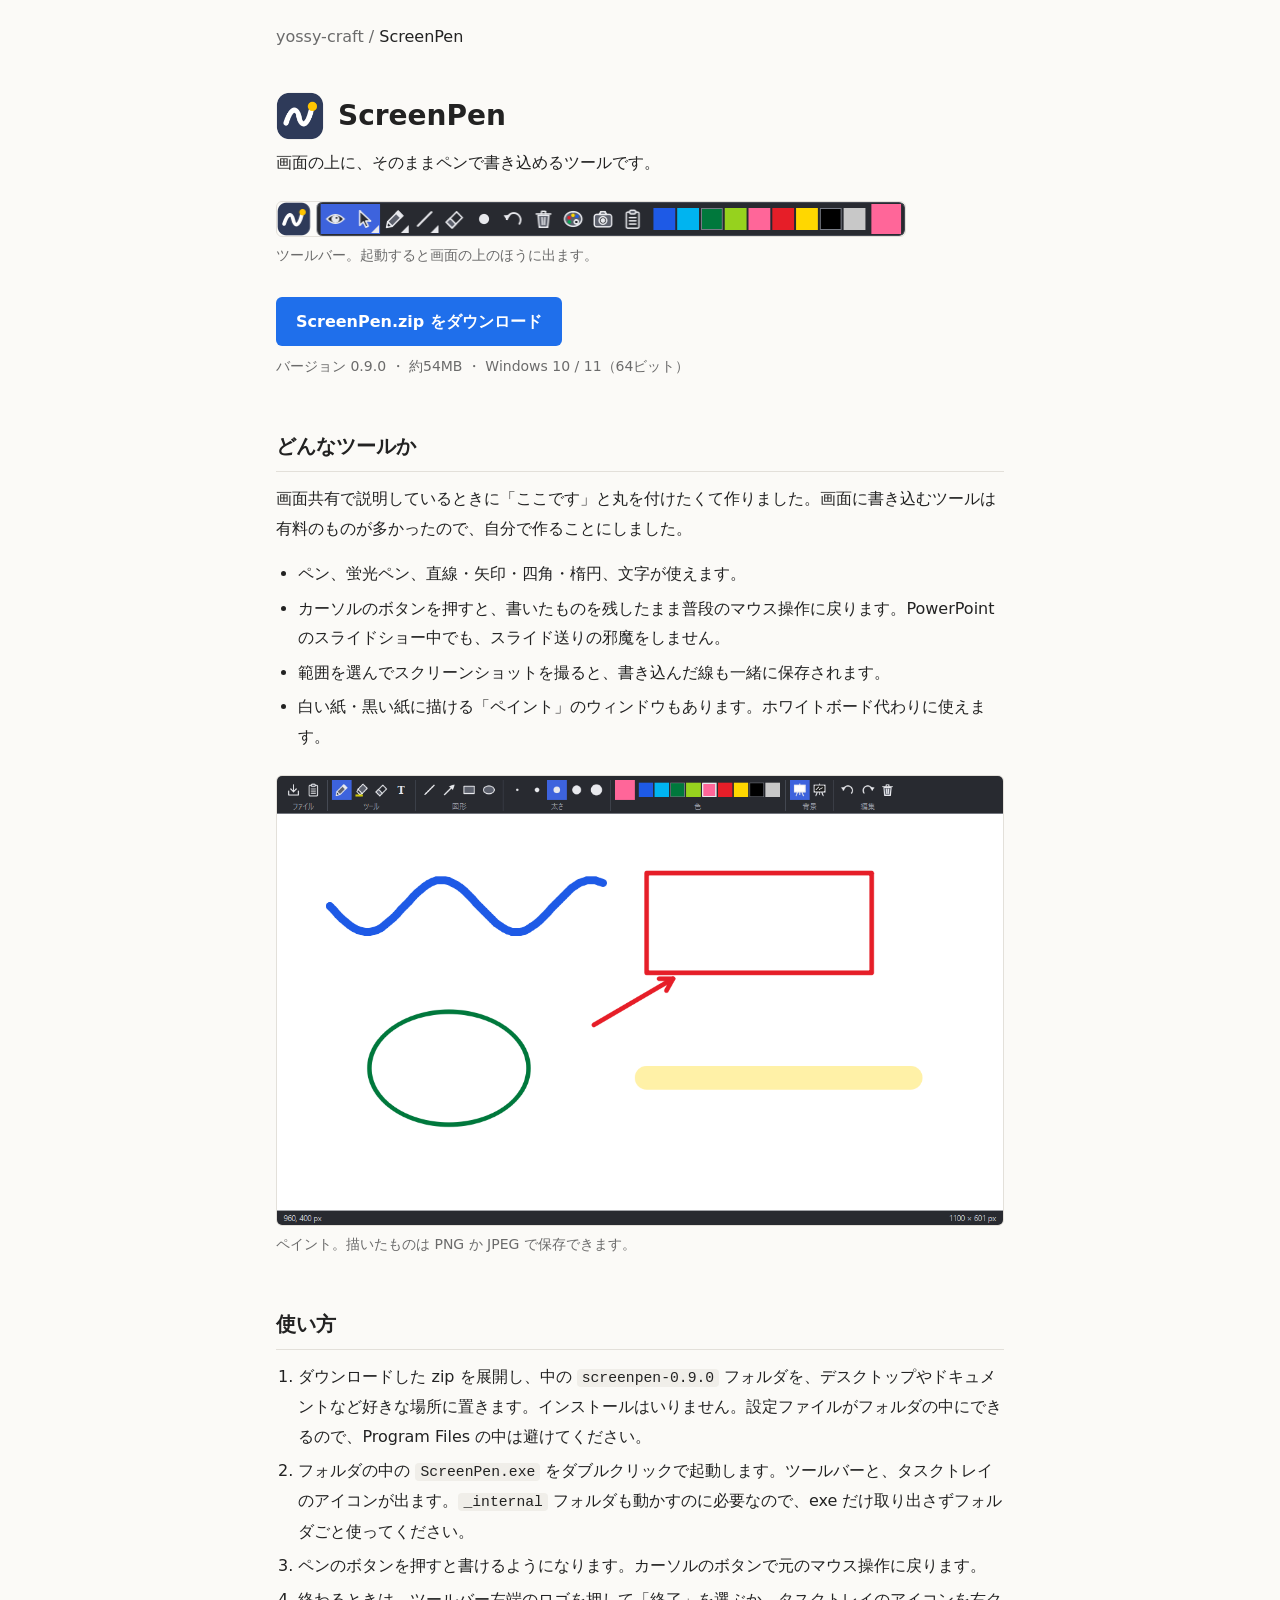
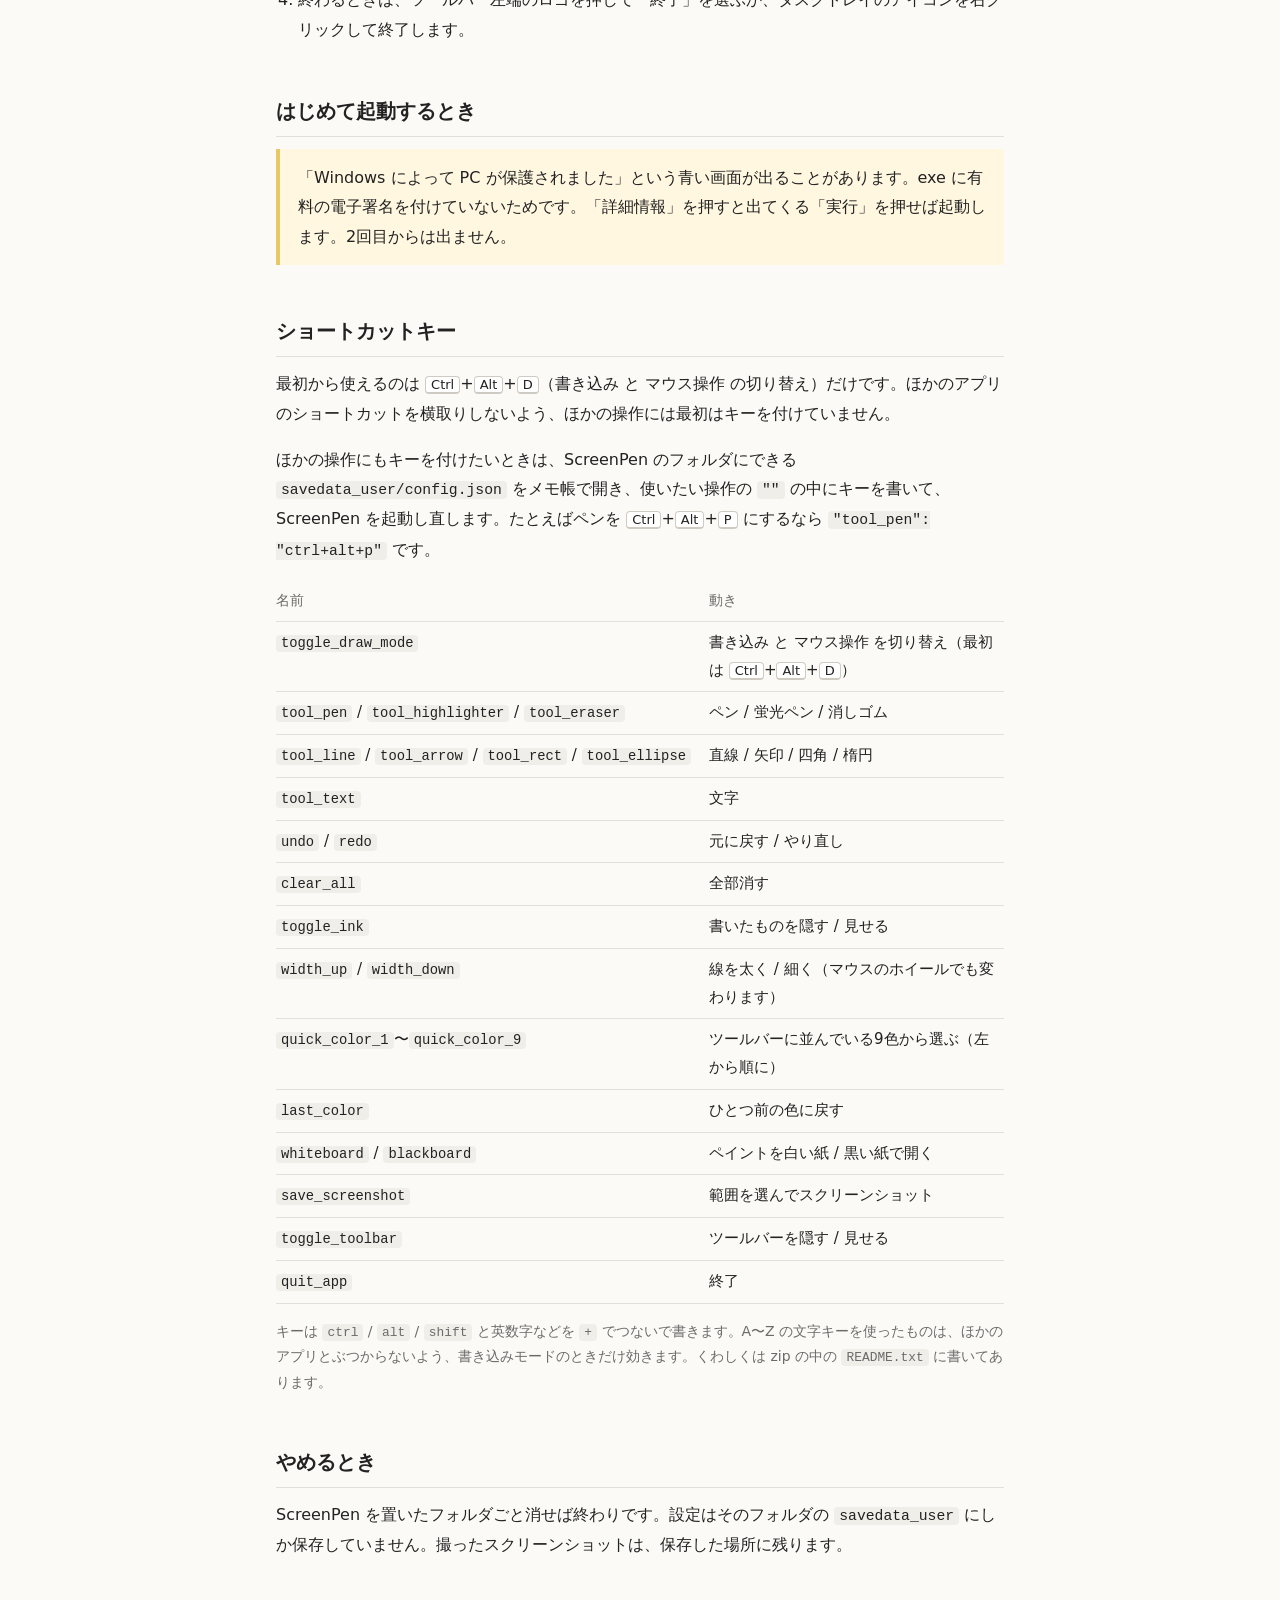
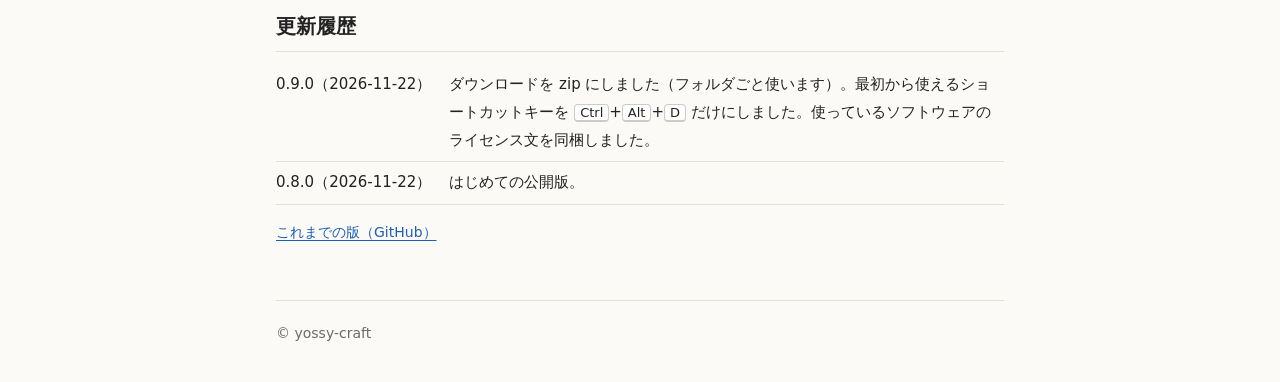
==== commit 8f127802: "ScreenPen 0.9.0：ダウンロードを zip に、ショートカットキーの説明を新しい設定方法に Co-Authored-By: Claude Opus 5.5 <noreply@anthrop" ====
--- a/screenpen/index.html
+++ b/screenpen/index.html
@@ -25,8 +25,8 @@
       </figure>
 
       <div class="download">
-        <a class="button" href="https://github.com/yossy-craft/screenpen/releases/latest/download/ScreenPen.exe">ScreenPen.exe をダウンロード</a>
-        <span class="sub">バージョン 0.8.0 ・ 約51MB ・ Windows 10 / 11（64ビット）</span>
+        <a class="button" href="https://github.com/yossy-craft/screenpen/releases/latest/download/ScreenPen.zip">ScreenPen.zip をダウンロード</a>
+        <span class="sub">バージョン 0.9.0 ・ 約54MB ・ Windows 10 / 11（64ビット）</span>
       </div>
 
       <h2>どんなツールか</h2>
@@ -45,10 +45,10 @@
 
       <h2>使い方</h2>
       <ol>
-        <li>ScreenPen.exe を、ScreenPen 用に作ったフォルダに置きます。設定ファイルが入る <code>savedata_user</code> フォルダが exe の隣にできるためです。インストールはいりません。</li>
-        <li>ダブルクリックで起動します。ツールバーと、タスクトレイのアイコンが出ます。</li>
+        <li>ダウンロードした zip を展開し、中の <code>screenpen-0.9.0</code> フォルダを、デスクトップやドキュメントなど好きな場所に置きます。インストールはいりません。設定ファイルがフォルダの中にできるので、Program Files の中は避けてください。</li>
+        <li>フォルダの中の <code>ScreenPen.exe</code> をダブルクリックで起動します。ツールバーと、タスクトレイのアイコンが出ます。<code>_internal</code> フォルダも動かすのに必要なので、exe だけ取り出さずフォルダごと使ってください。</li>
         <li>ペンのボタンを押すと書けるようになります。カーソルのボタンで元のマウス操作に戻ります。</li>
-        <li>終わるときは <kbd>Ctrl</kbd>+<kbd>Shift</kbd>+<kbd>Q</kbd> か、タスクトレイのアイコンを右クリックして終了します。</li>
+        <li>終わるときは、ツールバー左端のロゴを押して「終了」を選ぶか、タスクトレイのアイコンを右クリックして終了します。</li>
       </ol>
 
       <h2>はじめて起動するとき</h2>
@@ -57,31 +57,33 @@
       </div>
 
       <h2>ショートカットキー</h2>
-      <p>文字キー（<kbd>L</kbd> <kbd>A</kbd> <kbd>R</kbd> <kbd>E</kbd> <kbd>T</kbd> <kbd>W</kbd> <kbd>B</kbd>）を使うものは、ほかのアプリのショートカットとぶつからないよう、書き込みモードのときだけ効きます。</p>
+      <p>最初から使えるのは <kbd>Ctrl</kbd>+<kbd>Alt</kbd>+<kbd>D</kbd>（書き込み と マウス操作 の切り替え）だけです。ほかのアプリのショートカットを横取りしないよう、ほかの操作には最初はキーを付けていません。</p>
+      <p>ほかの操作にもキーを付けたいときは、ScreenPen のフォルダにできる <code>savedata_user/config.json</code> をメモ帳で開き、使いたい操作の <code>""</code> の中にキーを書いて、ScreenPen を起動し直します。たとえばペンを <kbd>Ctrl</kbd>+<kbd>Alt</kbd>+<kbd>P</kbd> にするなら <code>"tool_pen": "ctrl+alt+p"</code> です。</p>
       <table>
-        <tr><th>キー</th><th>動き</th></tr>
-        <tr><td><kbd>Ctrl</kbd>+<kbd>Shift</kbd>+<kbd>2</kbd></td><td>書き込み と マウス操作 を切り替え</td></tr>
-        <tr><td><kbd>Ctrl</kbd>+<kbd>Shift</kbd>+<kbd>3</kbd> / <kbd>4</kbd> / <kbd>5</kbd></td><td>ペン / 蛍光ペン / 消しゴム</td></tr>
-        <tr><td><kbd>Ctrl</kbd>+<kbd>Shift</kbd>+<kbd>L</kbd> / <kbd>A</kbd> / <kbd>R</kbd> / <kbd>E</kbd></td><td>直線 / 矢印 / 四角 / 楕円</td></tr>
-        <tr><td><kbd>Ctrl</kbd>+<kbd>Shift</kbd>+<kbd>T</kbd></td><td>文字</td></tr>
-        <tr><td><kbd>Ctrl</kbd>+<kbd>Shift</kbd>+<kbd>6</kbd> / <kbd>8</kbd></td><td>元に戻す / やり直し</td></tr>
-        <tr><td><kbd>Ctrl</kbd>+<kbd>Shift</kbd>+<kbd>7</kbd></td><td>全部消す</td></tr>
-        <tr><td><kbd>Ctrl</kbd>+<kbd>Shift</kbd>+<kbd>1</kbd></td><td>書いたものを隠す / 見せる</td></tr>
-        <tr><td><kbd>Ctrl</kbd>+<kbd>Shift</kbd>+<kbd>]</kbd> / <kbd>[</kbd></td><td>線を太く / 細く（マウスのホイールでも変わります）</td></tr>
-        <tr><td><kbd>Alt</kbd>+<kbd>Shift</kbd>+<kbd>1</kbd>〜<kbd>9</kbd></td><td>ツールバーに並んでいる9色から選ぶ</td></tr>
-        <tr><td><kbd>Ctrl</kbd>+<kbd>Shift</kbd>+<kbd>9</kbd></td><td>ひとつ前の色に戻す</td></tr>
-        <tr><td><kbd>Ctrl</kbd>+<kbd>Shift</kbd>+<kbd>W</kbd> / <kbd>B</kbd></td><td>ペイントを白い紙 / 黒い紙で開く</td></tr>
-        <tr><td><kbd>Ctrl</kbd>+<kbd>Shift</kbd>+<kbd>PrintScreen</kbd></td><td>範囲を選んでスクリーンショット</td></tr>
-        <tr><td><kbd>Ctrl</kbd>+<kbd>Shift</kbd>+<kbd>0</kbd></td><td>ツールバーを隠す / 見せる</td></tr>
-        <tr><td><kbd>Ctrl</kbd>+<kbd>Shift</kbd>+<kbd>Q</kbd></td><td>終了</td></tr>
+        <tr><th>名前</th><th>動き</th></tr>
+        <tr><td><code>toggle_draw_mode</code></td><td>書き込み と マウス操作 を切り替え（最初は <kbd>Ctrl</kbd>+<kbd>Alt</kbd>+<kbd>D</kbd>）</td></tr>
+        <tr><td><code>tool_pen</code> / <code>tool_highlighter</code> / <code>tool_eraser</code></td><td>ペン / 蛍光ペン / 消しゴム</td></tr>
+        <tr><td><code>tool_line</code> / <code>tool_arrow</code> / <code>tool_rect</code> / <code>tool_ellipse</code></td><td>直線 / 矢印 / 四角 / 楕円</td></tr>
+        <tr><td><code>tool_text</code></td><td>文字</td></tr>
+        <tr><td><code>undo</code> / <code>redo</code></td><td>元に戻す / やり直し</td></tr>
+        <tr><td><code>clear_all</code></td><td>全部消す</td></tr>
+        <tr><td><code>toggle_ink</code></td><td>書いたものを隠す / 見せる</td></tr>
+        <tr><td><code>width_up</code> / <code>width_down</code></td><td>線を太く / 細く（マウスのホイールでも変わります）</td></tr>
+        <tr><td><code>quick_color_1</code>〜<code>quick_color_9</code></td><td>ツールバーに並んでいる9色から選ぶ（左から順に）</td></tr>
+        <tr><td><code>last_color</code></td><td>ひとつ前の色に戻す</td></tr>
+        <tr><td><code>whiteboard</code> / <code>blackboard</code></td><td>ペイントを白い紙 / 黒い紙で開く</td></tr>
+        <tr><td><code>save_screenshot</code></td><td>範囲を選んでスクリーンショット</td></tr>
+        <tr><td><code>toggle_toolbar</code></td><td>ツールバーを隠す / 見せる</td></tr>
+        <tr><td><code>quit_app</code></td><td>終了</td></tr>
       </table>
-      <p class="sub small">キーの組み合わせは <code>savedata_user/config.json</code> で変えられます。</p>
+      <p class="sub small">キーは <code>ctrl</code> / <code>alt</code> / <code>shift</code> と英数字などを <code>+</code> でつないで書きます。A〜Z の文字キーを使ったものは、ほかのアプリとぶつからないよう、書き込みモードのときだけ効きます。くわしくは zip の中の <code>README.txt</code> に書いてあります。</p>
 
       <h2>やめるとき</h2>
       <p>ScreenPen を置いたフォルダごと消せば終わりです。設定はそのフォルダの <code>savedata_user</code> にしか保存していません。撮ったスクリーンショットは、保存した場所に残ります。</p>
 
       <h2>更新履歴</h2>
       <table>
+        <tr><td>0.9.0（2026-11-22）</td><td>ダウンロードを zip にしました（フォルダごと使います）。最初から使えるショートカットキーを <kbd>Ctrl</kbd>+<kbd>Alt</kbd>+<kbd>D</kbd> だけにしました。使っているソフトウェアのライセンス文を同梱しました。</td></tr>
         <tr><td>0.8.0（2026-11-22）</td><td>はじめての公開版。</td></tr>
       </table>
       <p class="small"><a href="https://github.com/yossy-craft/screenpen/releases">これまでの版（GitHub）</a></p>
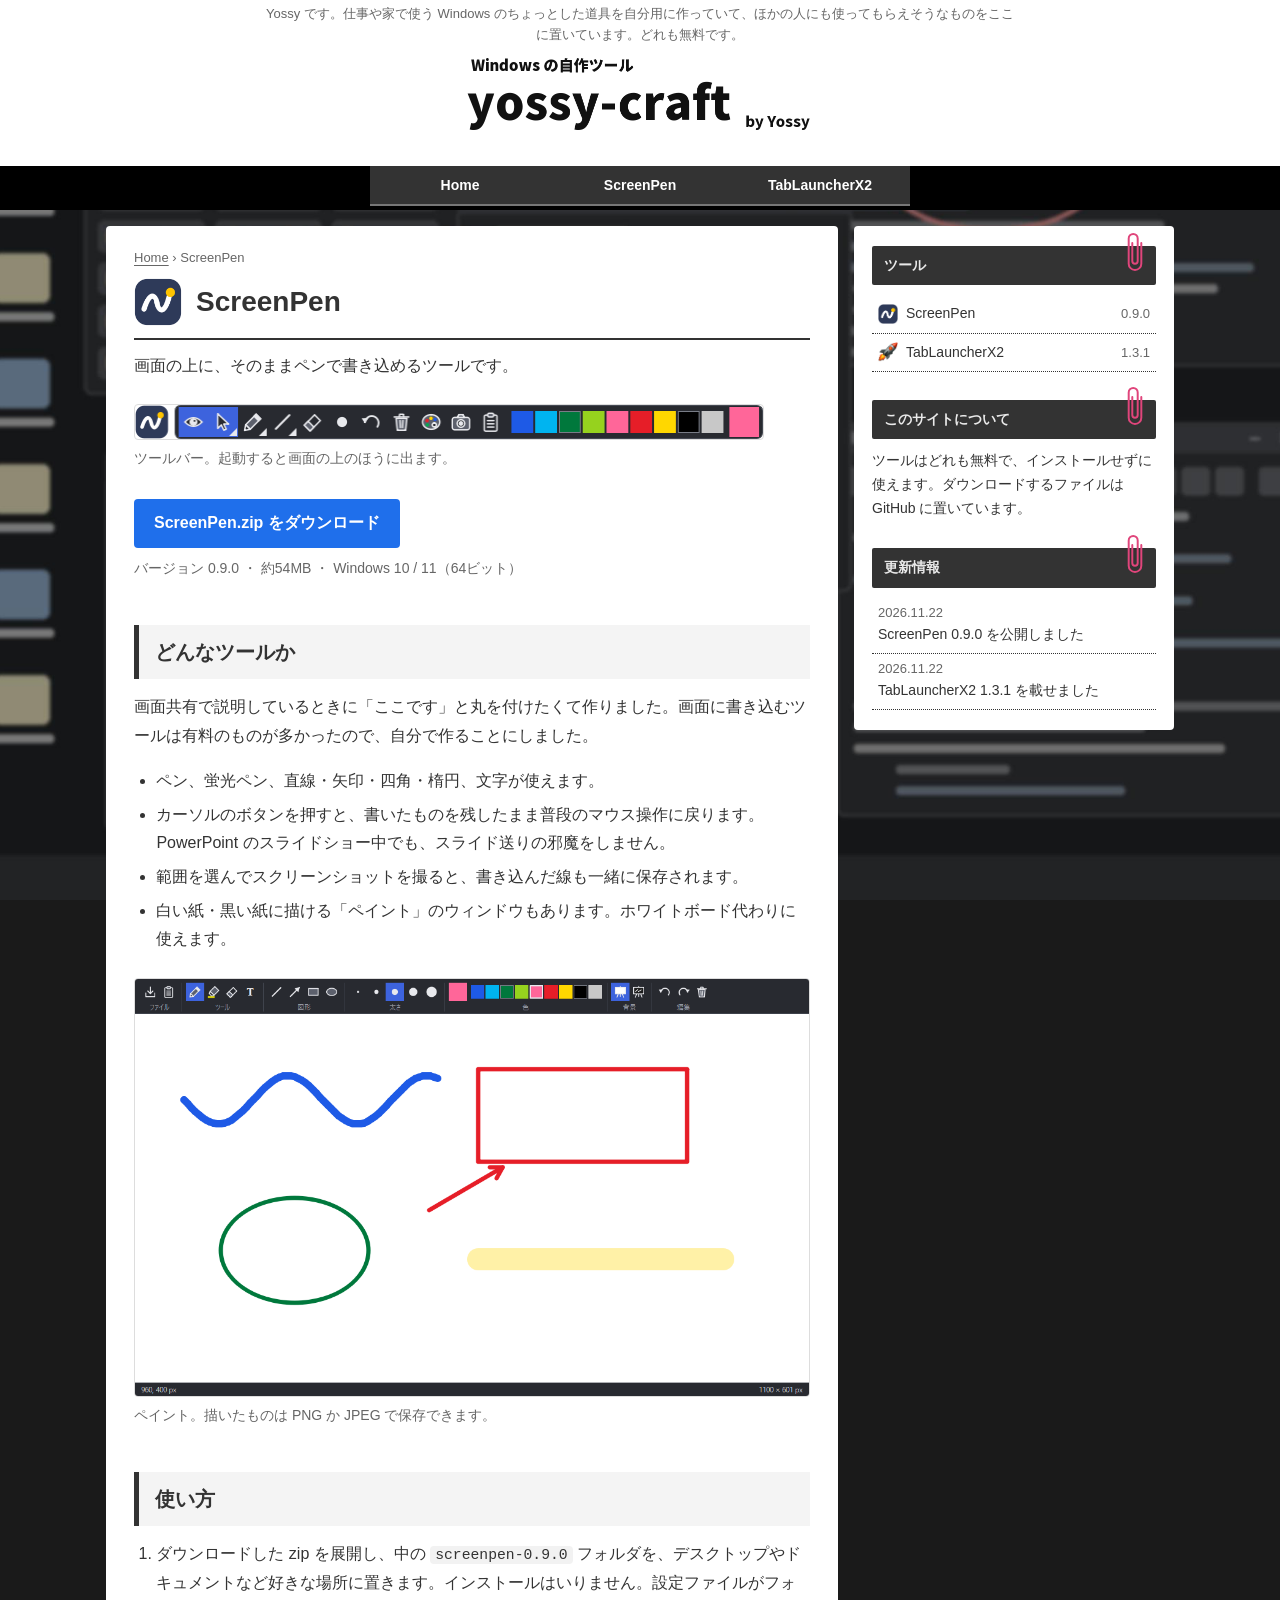
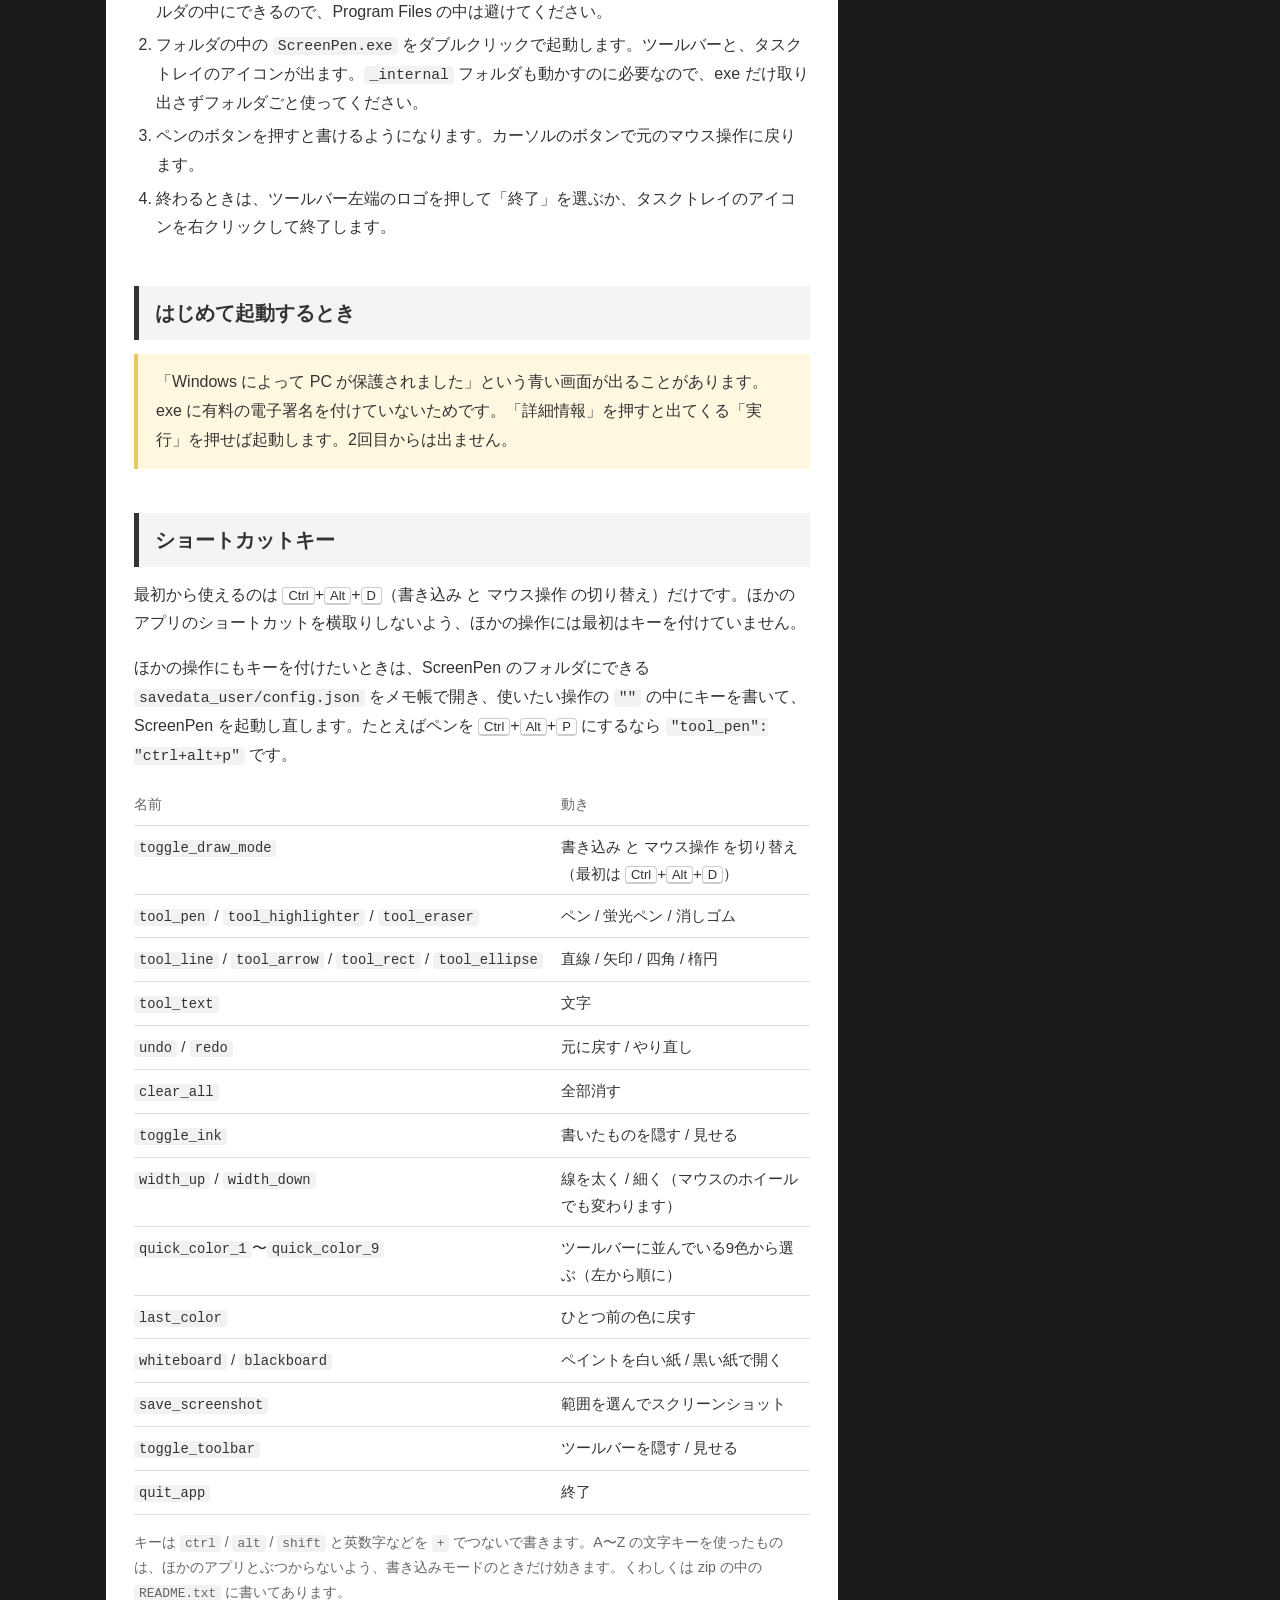
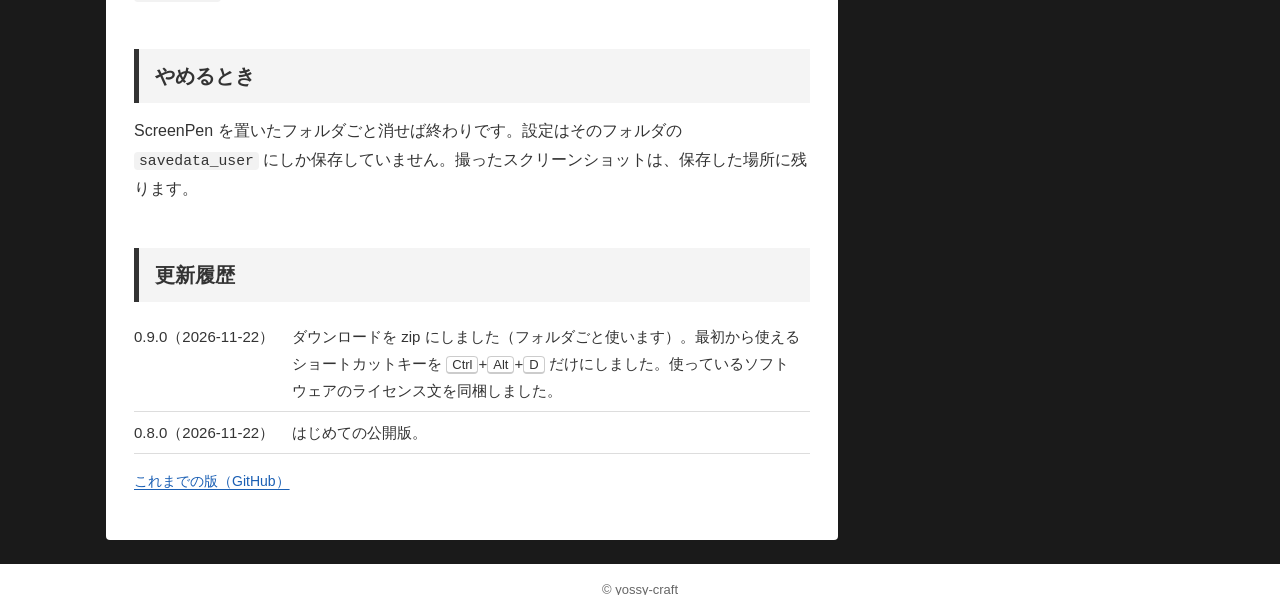
==== commit d68ada53: "ブログ風のデザインに：黒いメニュー帯・サイドバー・2列のカード、ツールの画面を描いた背景、極太文字のロゴとアイキャッチ Co-Authored-By: Claude Opus 5.5 <noreply" ====
--- a/screenpen/index.html
+++ b/screenpen/index.html
@@ -9,10 +9,21 @@
   <link rel="stylesheet" href="/assets/css/style.css">
 </head>
 <body>
-  <div class="wrap">
-    <header class="site"><span class="crumb"><a href="/">yossy-craft</a> /</span> ScreenPen</header>
+  <header class="site-header">
+    <p class="tagline">Yossy です。仕事や家で使う Windows のちょっとした道具を自分用に作っていて、ほかの人にも使ってもらえそうなものをここに置いています。どれも無料です。</p>
+    <a class="logo" href="/"><img src="/assets/img/logo.png" alt="Windows の自作ツール yossy-craft by Yossy" width="347" height="82"></a>
+  </header>
+  <nav class="global-nav">
+    <ul>
+      <li><a href="/">Home</a></li>
+      <li><a href="/screenpen/">ScreenPen</a></li>
+      <li><a href="/tablauncherx2/">TabLauncherX2</a></li>
+    </ul>
+  </nav>
 
-    <main>
+  <div class="content">
+    <main class="main">
+      <div class="crumb"><a href="/">Home</a> › ScreenPen</div>
       <div class="title">
         <img src="/assets/img/screenpen/logo.png" alt="" width="48" height="48">
         <h1>ScreenPen</h1>
@@ -89,7 +100,28 @@
       <p class="small"><a href="https://github.com/yossy-craft/screenpen/releases">これまでの版（GitHub）</a></p>
     </main>
 
-    <footer class="site">© yossy-craft</footer>
+    <aside class="sidebar">
+      <section class="widget">
+        <h3 class="widget-title">ツール</h3>
+        <ul class="widget-list">
+          <li><a href="/screenpen/"><span class="name"><img src="/assets/img/screenpen/logo.png" alt="" width="20" height="20">ScreenPen</span><span class="ver">0.9.0</span></a></li>
+          <li><a href="/tablauncherx2/"><span class="name"><img src="/assets/img/tablauncherx2/logo.png" alt="" width="20" height="20">TabLauncherX2</span><span class="ver">1.3.1</span></a></li>
+        </ul>
+      </section>
+      <section class="widget">
+        <h3 class="widget-title">このサイトについて</h3>
+        <p>ツールはどれも無料で、インストールせずに使えます。ダウンロードするファイルは GitHub に置いています。</p>
+      </section>
+      <section class="widget">
+        <h3 class="widget-title">更新情報</h3>
+        <ul class="widget-list">
+          <li><span class="date">2026.11.22</span>ScreenPen 0.9.0 を公開しました</li>
+          <li><span class="date">2026.11.22</span>TabLauncherX2 1.3.1 を載せました</li>
+        </ul>
+      </section>
+    </aside>
   </div>
+
+  <footer class="site-footer">© yossy-craft</footer>
 </body>
 </html>
--- a/assets/css/style.css
+++ b/assets/css/style.css
@@ -1,13 +1,15 @@
-/* yossy-craft 共通スタイル。読み物として素直に読める、明るく飾らない見た目にする */
+/* yossy-craft 共通スタイル。
+   白いヘッダー → 黒いメニュー帯 → 暗いチャート画面の背景の上に白い本文とサイドバー */
 :root {
-  --bg: #fbfaf7;
-  --text: #222;
-  --text-sub: #6b6b6b;
-  --rule: #e3e0da;
+  --text: #333;
+  --text-sub: #666;
+  --rule: #ddd;
+  --dark: #333;
   --link: #1a5fb4;
-  --code-bg: #f0eee9;
+  --code-bg: #f2f2f2;
   --note-bg: #fff7e0;
   --note-rule: #e8c766;
+  --clip: #e0457b;
 }
 
 * { box-sizing: border-box; }
@@ -16,47 +18,170 @@
 
 body {
   margin: 0;
-  background: var(--bg);
   color: var(--text);
-  font-family: "Hiragino Sans", "Yu Gothic UI", "Meiryo", "Segoe UI", system-ui, sans-serif;
+  font-family: "Hiragino Kaku Gothic ProN", "Hiragino Sans", "Meiryo", sans-serif;
   font-size: 16px;
-  line-height: 1.85;
+  line-height: 1.8;
+  /* 背景は scripts/make_images.py で描いたチャート画面 */
+  background: #1a1a1a url("/assets/img/bg.jpg") center / cover fixed;
+  /* ページが短くてもフッターを画面の下に置く */
+  display: flex;
+  flex-direction: column;
+  min-height: 100vh;
 }
 
 a { color: var(--link); text-underline-offset: 3px; }
-a:hover { text-decoration-thickness: 2px; }
 
 img { max-width: 100%; height: auto; }
 
-.wrap {
+/* ヘッダー */
+.site-header {
+  background: #fff;
+  text-align: center;
+  padding: 4px 16px 18px;
+}
+.tagline {
   max-width: 760px;
+  margin: 0 auto 10px;
+  font-size: 13px;
+  color: var(--text-sub);
+  line-height: 1.6;
+}
+.logo { display: inline-block; }
+.logo img { display: block; width: 347px; }
+
+/* メニュー帯 */
+.global-nav { background: #000; }
+.global-nav ul {
+  display: flex;
+  justify-content: center;
+  list-style: none;
   margin: 0 auto;
+  padding: 0;
+  max-width: 1100px;
+}
+.global-nav li { width: 180px; }
+.global-nav a {
+  display: block;
+  background: var(--dark);
+  border-bottom: 2px solid #777;
+  color: #fff;
+  text-align: center;
+  text-decoration: none;
+  font-size: 14px;
+  font-weight: 700;
+  line-height: 38px;
+}
+.global-nav a:hover { background: #555; }
+
+/* 本文とサイドバー */
+.content {
+  display: flex;
+  align-items: flex-start;
+  gap: 16px;
+  flex: 1;
+  width: 100%;
+  max-width: 1100px;
+  margin: 16px auto 24px;
   padding: 0 16px;
 }
-
-header.site {
-  padding: 22px 0 0;
-}
-header.site a {
+.main, .sidebar {
+  background: #fff;
+  border-radius: 4px;
+}
+.main { flex: 1; min-width: 0; padding: 20px 28px 32px; }
+.sidebar { flex: none; width: 320px; padding: 20px 18px; }
+
+/* トップページの記事カード（2列） */
+.cards {
+  display: grid;
+  grid-template-columns: 1fr 1fr;
+  gap: 14px;
+}
+.card {
+  display: flex;
+  flex-direction: column;
+  background: #fff;
+  border: 2px solid var(--dark);
+  border-radius: 4px;
+  padding: 10px;
   color: var(--text);
   text-decoration: none;
+}
+.card:hover { background: #f5f5f5; }
+.card-thumb {
+  position: relative;
+  aspect-ratio: 16 / 9;
+  background: #111;
+}
+.card-thumb img { display: block; width: 100%; height: 100%; object-fit: cover; }
+.card-label {
+  position: absolute;
+  top: 5px;
+  left: 5px;
+  background: rgba(51, 51, 51, 0.75);
+  border: 1px solid #eee;
+  color: #fff;
+  font-size: 11px;
+  line-height: 1.5;
+  padding: 1px 6px;
+}
+.main .card-title { font-size: 18px; font-weight: 700; line-height: 1.5; margin: 10px 0 6px; padding: 0; background: none; border: 0; }
+.card-snippet { font-size: 13px; line-height: 1.6; color: #555; margin: 0 0 8px; flex: 1; }
+.card-meta { font-size: 12px; color: var(--text-sub); text-align: right; }
+.card-meta::before {
+  content: "";
+  display: inline-block;
+  width: 11px;
+  height: 11px;
+  margin-right: 4px;
+  vertical-align: -1px;
+  background: url("data:image/svg+xml,%3Csvg xmlns='http://www.w3.org/2000/svg' viewBox='0 0 12 12'%3E%3Ccircle cx='6' cy='6' r='5' fill='none' stroke='%23666' stroke-width='1.4'/%3E%3Cpath d='M6 3v3.2l2 1.3' fill='none' stroke='%23666' stroke-width='1.4' stroke-linecap='round'/%3E%3C/svg%3E") no-repeat center / contain;
+}
+
+/* サイドバーの見出し（右上にクリップ） */
+.widget + .widget { margin-top: 28px; }
+.widget-title {
+  position: relative;
+  margin: 0 0 10px;
+  padding: 7px 12px;
+  background: var(--dark);
+  color: #e9e9e9;
+  border-radius: 2px;
+  font-size: 14px;
   font-weight: 700;
 }
-header.site .crumb { color: var(--text-sub); }
-header.site .crumb a { font-weight: 400; color: var(--text-sub); }
-
-main { padding-bottom: 40px; }
-
-h1 {
-  font-size: 28px;
-  line-height: 1.4;
-  margin: 40px 0 8px;
-}
-h2 {
+.widget-title::after {
+  content: "";
+  position: absolute;
+  top: -14px;
+  right: 12px;
+  width: 18px;
+  height: 40px;
+  background: url("data:image/svg+xml,%3Csvg xmlns='http://www.w3.org/2000/svg' viewBox='0 0 20 44'%3E%3Cpath d='M7 12V32a3 3 0 0 0 6 0V7a5 5 0 0 0-10 0V35a7 7 0 0 0 14 0V12' fill='none' stroke='%23e0457b' stroke-width='2.2' stroke-linecap='round'/%3E%3C/svg%3E") no-repeat center / contain;
+}
+.widget p { font-size: 14px; line-height: 1.7; margin: 0; }
+.widget-list { list-style: none; margin: 0; padding: 0; font-size: 14px; }
+.widget-list li { border-bottom: 1px dotted var(--dark); padding: 6px 6px; margin: 0; }
+.widget-list a { display: flex; justify-content: space-between; align-items: center; color: var(--text); text-decoration: none; }
+.widget-list .name { display: flex; align-items: center; gap: 8px; }
+.widget-list .name img { width: 20px; height: 20px; }
+.widget-list a:hover { color: var(--link); }
+.widget-list .ver, .widget-list .date { color: var(--text-sub); font-size: 13px; }
+.widget-list .date { display: block; line-height: 1.4; }
+
+/* ツールのページ */
+.crumb { font-size: 13px; color: var(--text-sub); margin-bottom: 6px; }
+.crumb a { color: var(--text-sub); }
+
+h1 { font-size: 28px; line-height: 1.4; margin: 0; }
+.main h2 {
   font-size: 20px;
-  margin: 48px 0 12px;
-  padding-bottom: 6px;
-  border-bottom: 1px solid var(--rule);
+  line-height: 1.5;
+  margin: 44px 0 14px;
+  padding: 12px 16px;
+  background: #f4f4f4;
+  border-left: 5px solid var(--dark);
 }
 p { margin: 0 0 1em; }
 ul, ol { padding-left: 1.4em; margin: 0 0 1em; }
@@ -72,40 +197,21 @@
   font-size: 0.92em;
 }
 
-/* トップページのツール一覧 */
-.tools {
-  list-style: none;
-  padding: 0;
-  margin: 0;
-}
-.tools li {
-  display: flex;
-  gap: 16px;
-  align-items: flex-start;
-  padding: 18px 0;
-  margin: 0;
-  border-bottom: 1px solid var(--rule);
-}
-.tools img { width: 44px; height: 44px; flex: none; margin-top: 4px; }
-.tools .name { font-size: 18px; font-weight: 700; }
-.tools .ver { color: var(--text-sub); font-size: 14px; margin-left: 6px; }
-.tools p { margin: 2px 0 0; }
-
-/* ツールのページ */
 .title {
   display: flex;
   align-items: center;
   gap: 14px;
-  margin: 40px 0 8px;
+  margin: 8px 0 12px;
+  padding-bottom: 12px;
+  border-bottom: 2px solid var(--dark);
 }
 .title img { width: 48px; height: 48px; }
-.title h1 { margin: 0; }
 
 figure { margin: 24px 0; }
 figure img {
   display: block;
   border: 1px solid var(--rule);
-  border-radius: 6px;
+  border-radius: 4px;
 }
 figcaption {
   color: var(--text-sub);
@@ -115,9 +221,7 @@
 .scroll-x { overflow-x: auto; }
 .scroll-x img { max-width: none; }
 
-.download {
-  margin: 28px 0 8px;
-}
+.download { margin: 28px 0 8px; }
 .download a.button {
   display: inline-block;
   background: #1f6feb;
@@ -125,7 +229,7 @@
   text-decoration: none;
   font-weight: 700;
   padding: 10px 20px;
-  border-radius: 6px;
+  border-radius: 4px;
 }
 .download a.button:hover { background: #1858c4; }
 .download .sub { display: block; margin-top: 8px; font-size: 14px; }
@@ -142,7 +246,7 @@
   font-family: inherit;
   font-size: 13px;
   background: #fff;
-  border: 1px solid #cfcbc3;
+  border: 1px solid #ccc;
   border-bottom-width: 2px;
   border-radius: 4px;
   padding: 0 5px;
@@ -164,14 +268,27 @@
 th { color: var(--text-sub); font-weight: 400; font-size: 14px; }
 td:first-child { white-space: nowrap; padding-right: 18px; }
 
-footer.site {
-  border-top: 1px solid var(--rule);
-  padding: 20px 0 40px;
+.site-footer {
+  background: #fff;
+  text-align: center;
+  font-size: 13px;
   color: var(--text-sub);
-  font-size: 14px;
-}
-
-@media (max-width: 560px) {
+  padding: 14px 16px;
+}
+
+/* 狭い画面：サイドバーは本文の下へ */
+@media (max-width: 900px) {
+  .content { flex-direction: column; align-items: stretch; }
+  .sidebar { width: auto; }
+  .global-nav li { width: auto; flex: 1; }
+}
+@media (max-width: 600px) {
+  .content { padding: 0 8px; margin-top: 8px; gap: 8px; }
+  .main { padding: 16px 16px 24px; }
+  .cards { grid-template-columns: 1fr; }
+  .logo img { width: 280px; }
+  .global-nav a { font-size: 12px; }
   h1 { font-size: 24px; }
+  .main h2 { font-size: 18px; padding: 10px 12px; }
   td:first-child { white-space: normal; }
 }
